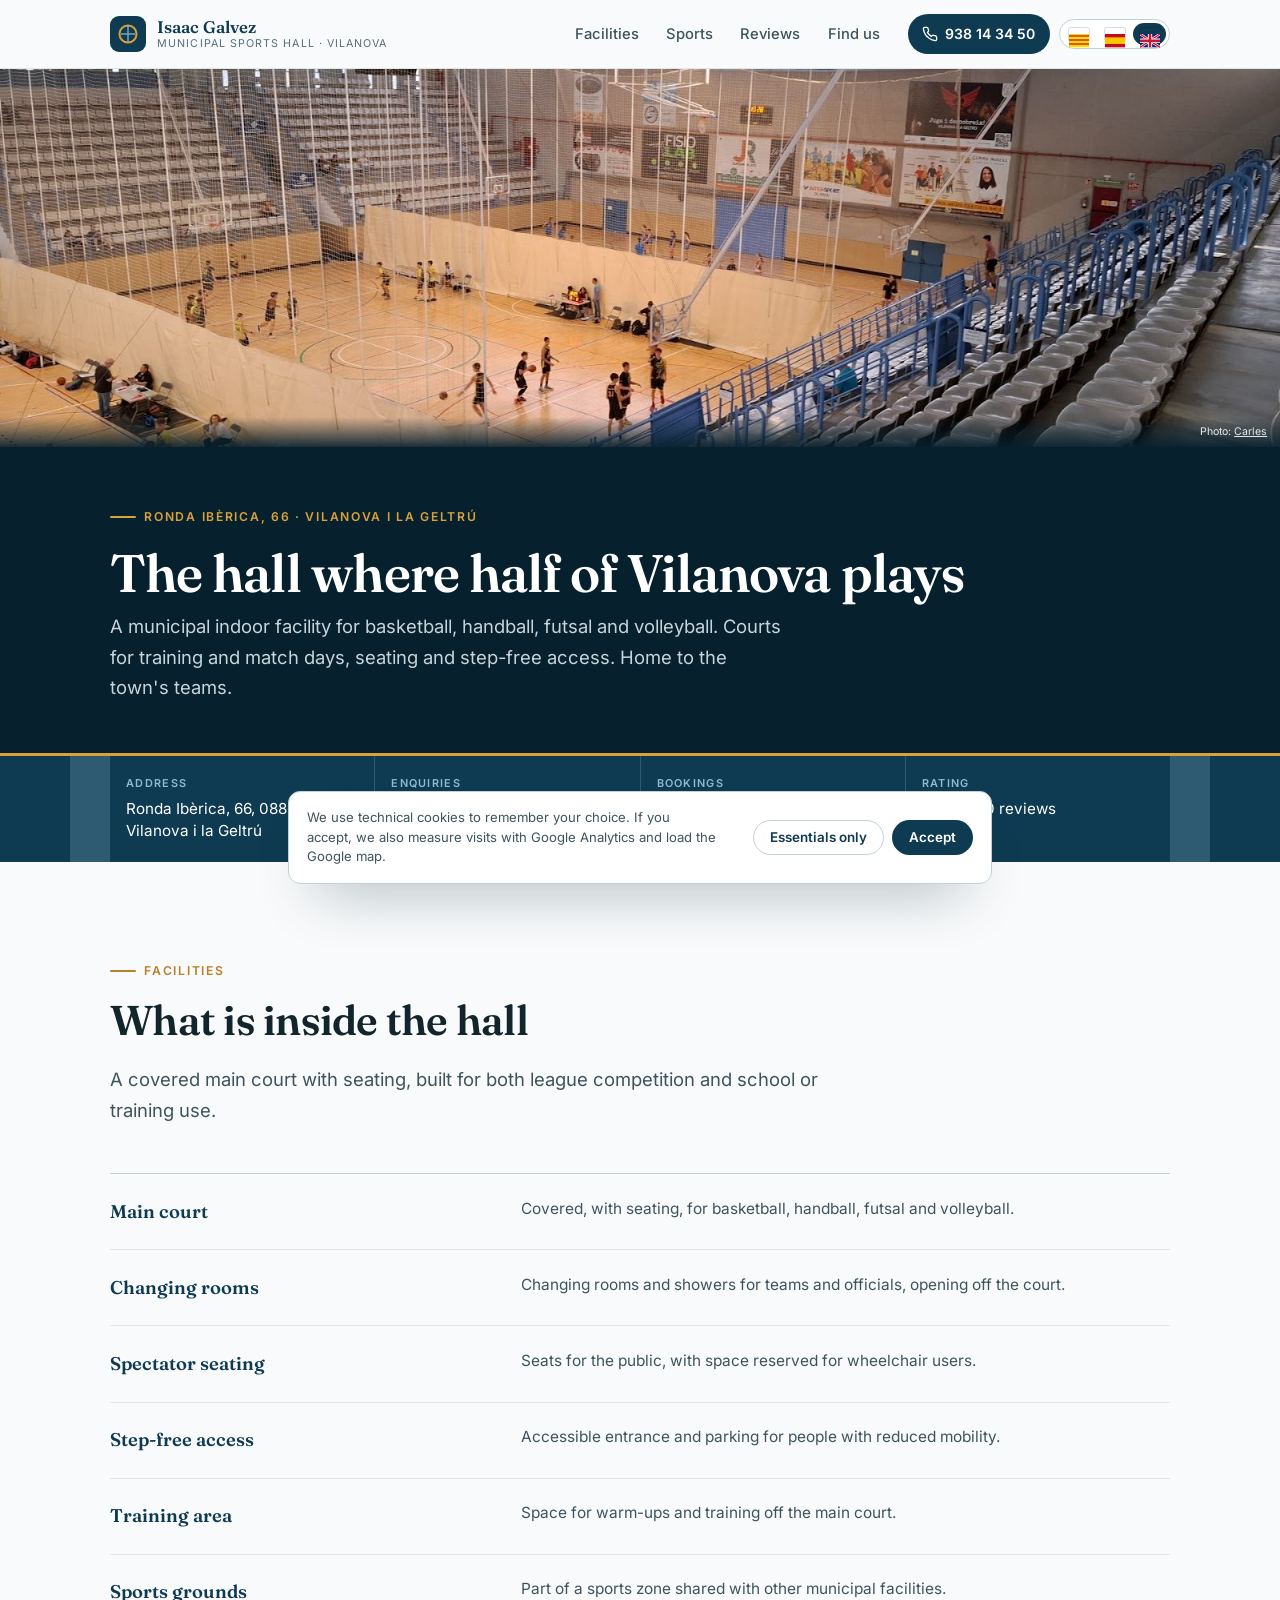
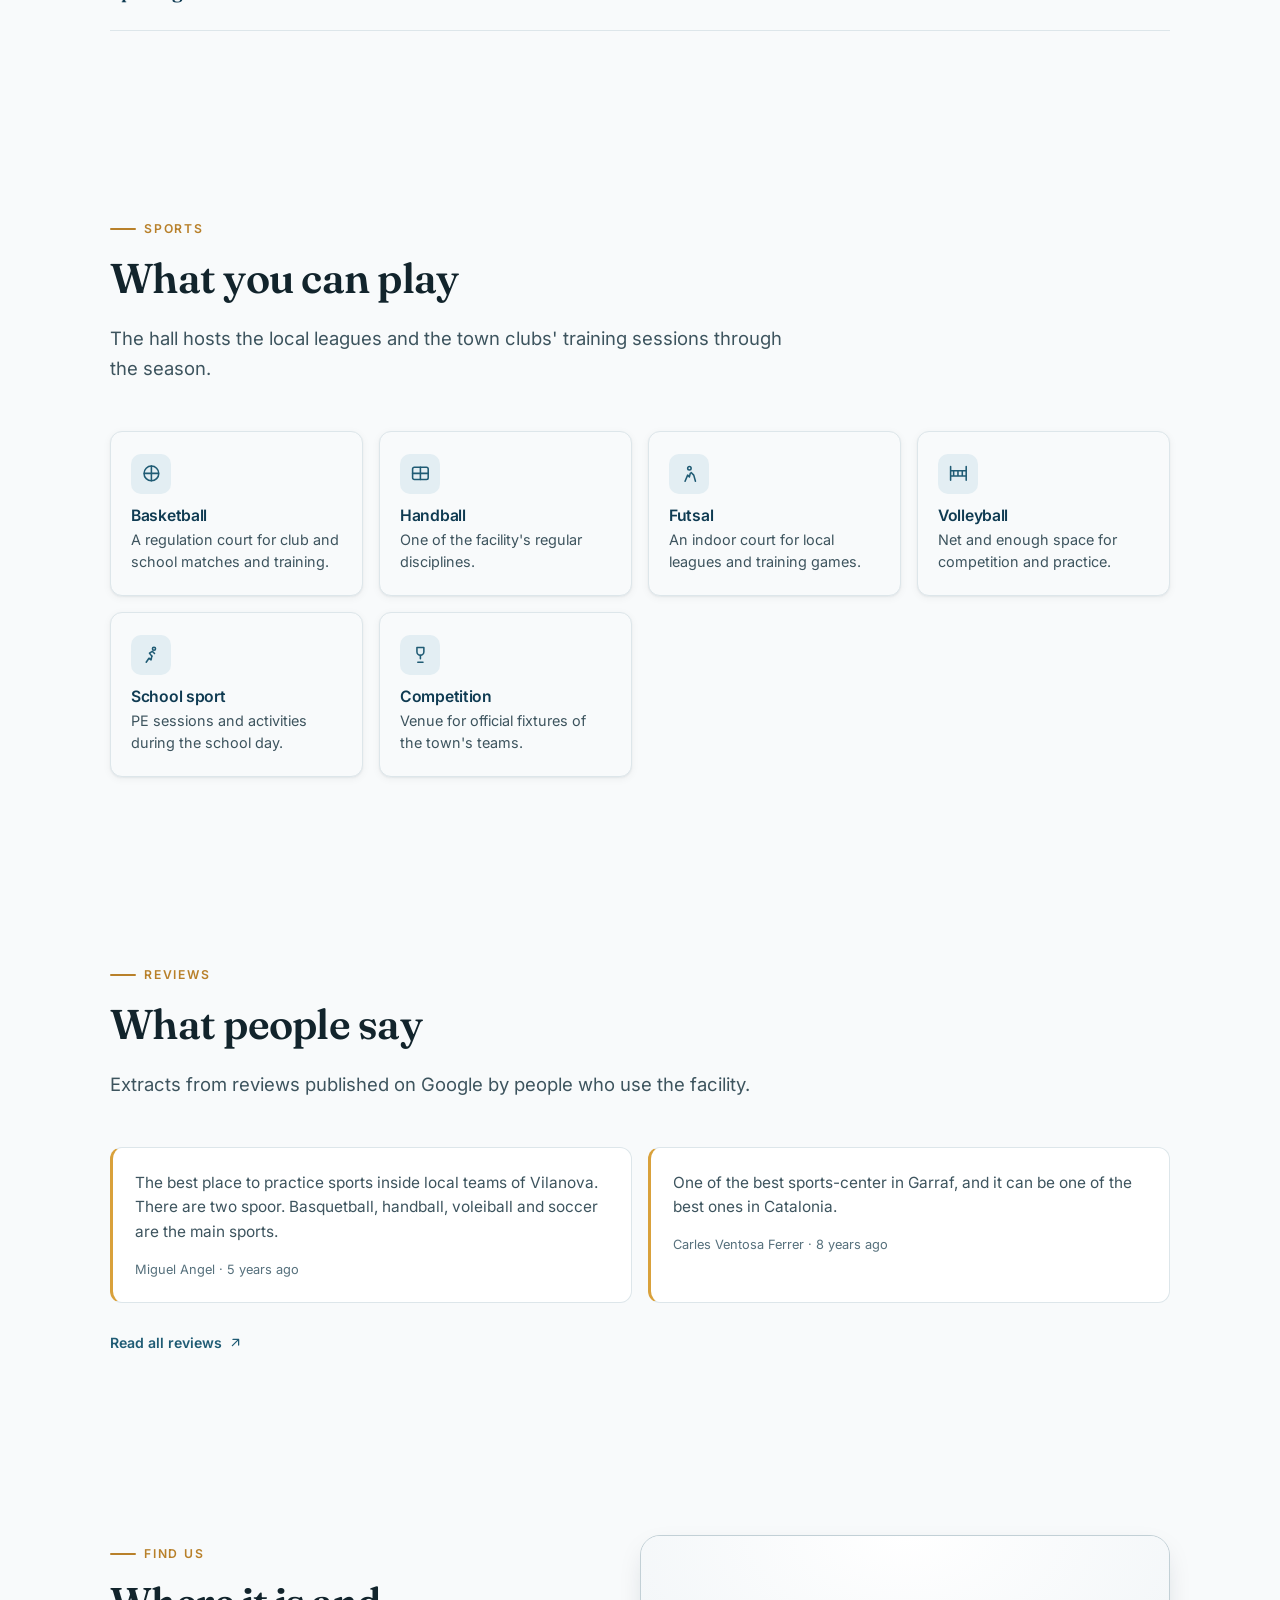
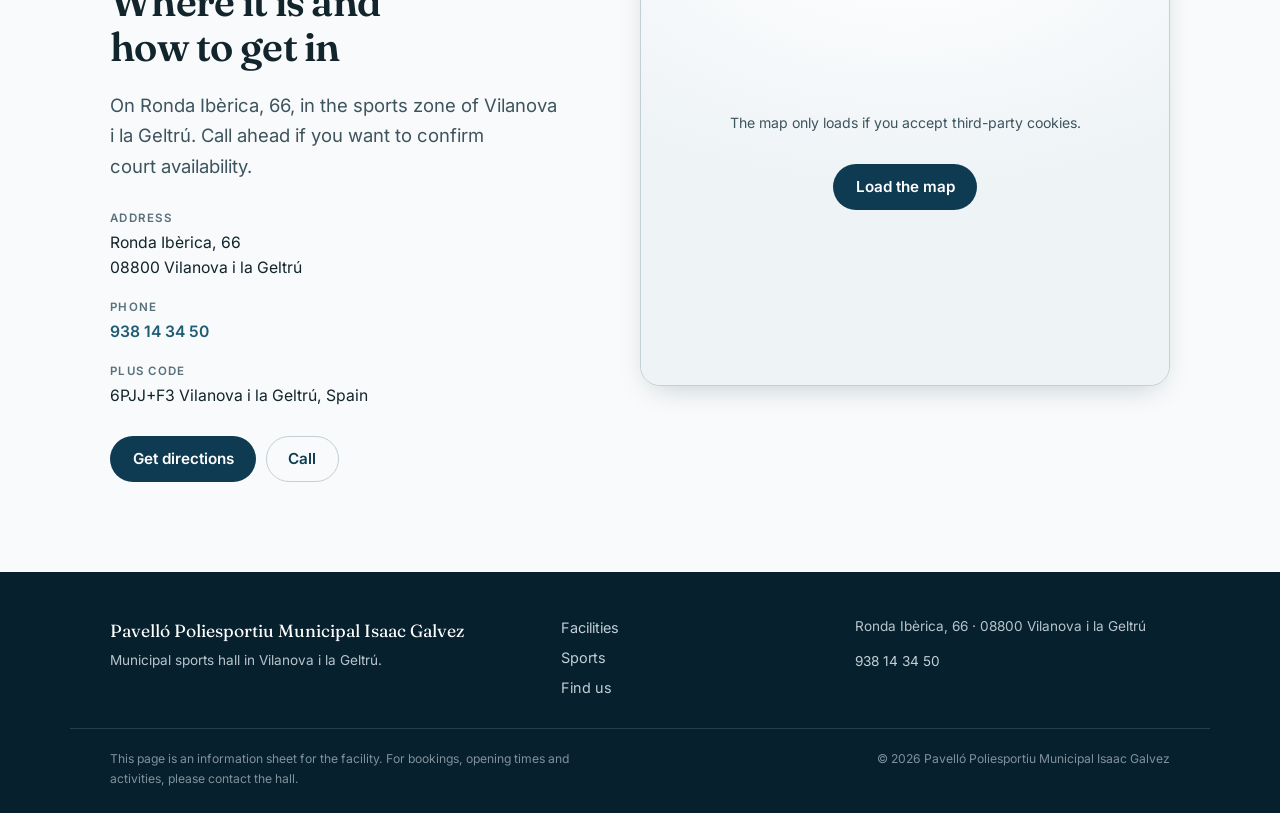
==== en/index.html @ d2d1a7c2 "Name the body sections for this business Anonymous <section class="section"> blocks read as a recolo" ====
<!DOCTYPE html>
<html lang="en" dir="ltr">
<head>
<meta charset="utf-8">
<meta name="viewport" content="width=device-width, initial-scale=1">
<title>Isaac Galvez Pavilion · Municipal sports hall in Vilanova i la Geltrú</title>
<meta name="description" content="Municipal indoor sports hall on Ronda Ibèrica, 66, Vilanova i la Geltrú. Courts for basketball, handball, futsal and volleyball, plus space for training and fixtures. Enquiries: 938 14 34 50.">
<meta name="author" content="Pavelló Poliesportiu Municipal Isaac Galvez">
<meta name="theme-color" content="#0f3b52">
<meta name="robots" content="index, follow">
<link rel="canonical" href="https://pavelloisaacgalvez.vilanovailageltru.info/en/">

<meta property="og:type" content="website">
<meta property="og:site_name" content="Pavelló Poliesportiu Municipal Isaac Galvez">
<meta property="og:title" content="Isaac Galvez Pavilion · Municipal sports hall in Vilanova i la Geltrú">
<meta property="og:description" content="Municipal indoor sports hall on Ronda Ibèrica, 66, Vilanova i la Geltrú. Courts for basketball, handball, futsal and volleyball, plus space for training and fixtures. Enquiries: 938 14 34 50.">
<meta property="og:locale" content="en_GB">
<meta property="og:url" content="https://pavelloisaacgalvez.vilanovailageltru.info/en/">
<meta property="og:image" content="https://pavelloisaacgalvez.vilanovailageltru.info/assets/img/og-image.jpg">
<meta property="og:image:width" content="1200">
<meta property="og:image:height" content="630">
<meta property="og:image:alt" content="Isaac Galvez Municipal Sports Pavilion, Vilanova i la Geltrú">
<meta name="twitter:card" content="summary_large_image">
<meta name="twitter:title" content="Isaac Galvez Pavilion · Municipal sports hall in Vilanova i la Geltrú">
<meta name="twitter:description" content="Municipal indoor sports hall on Ronda Ibèrica, 66, Vilanova i la Geltrú. Courts for basketball, handball, futsal and volleyball, plus space for training and fixtures. Enquiries: 938 14 34 50.">
<meta name="twitter:image" content="https://pavelloisaacgalvez.vilanovailageltru.info/assets/img/og-image.jpg">


<link rel="alternate" hreflang="ca-ES" href="https://pavelloisaacgalvez.vilanovailageltru.info/">

<link rel="alternate" hreflang="es-ES" href="https://pavelloisaacgalvez.vilanovailageltru.info/es/">

<link rel="alternate" hreflang="en-GB" href="https://pavelloisaacgalvez.vilanovailageltru.info/en/">

<link rel="alternate" hreflang="x-default" href="https://pavelloisaacgalvez.vilanovailageltru.info/">


<link rel="icon" href="../assets/img/favicon.svg" type="image/svg+xml">
<link rel="apple-touch-icon" href="../assets/img/apple-touch-icon.png">
<link rel="manifest" href="../site.webmanifest">
<link rel="preload" href="../assets/fonts/fraunces-latin.woff2" as="font" type="font/woff2" crossorigin>
<link rel="preload" href="../assets/fonts/inter-latin.woff2" as="font" type="font/woff2" crossorigin>
<link rel="stylesheet" href="../assets/css/styles.css">

<!-- Google Analytics 4, consent-gated: nothing is fetched from Google until the
     visitor accepts, and storage stays denied by default until then. -->
<script>
  (function () {
    var ID = 'G-71LT2Q093H';
    var KEY = 'cookie-consent-v1';
    var accepted = false;
    try { accepted = localStorage.getItem(KEY) === 'accepted'; } catch (e) {}

    window.dataLayer = window.dataLayer || [];
    window.gtag = function () { window.dataLayer.push(arguments); };
    gtag('js', new Date());

    gtag('consent', 'default', {
      ad_storage: 'denied', ad_user_data: 'denied',
      ad_personalization: 'denied', analytics_storage: 'denied'
    });

    function load() {
      if (window.__gaLoaded) return;
      window.__gaLoaded = true;
      var s = document.createElement('script');
      s.async = true;
      s.src = 'https://www.googletagmanager.com/gtag/js?id=' + ID;
      document.head.appendChild(s);
      gtag('config', ID);
    }

    function grant() {
      load();
      gtag('consent', 'update', {
        ad_storage: 'granted', ad_user_data: 'granted',
        ad_personalization: 'granted', analytics_storage: 'granted'
      });
    }

    window.__analyticsConsent = function (isAccepted) {
      try { localStorage.setItem(KEY, isAccepted ? 'accepted' : 'essential'); } catch (e) {}
      if (isAccepted) grant();
    };

    if (accepted) grant();
  })();
</script>
<script type="application/ld+json">
{
  "@context": "https://schema.org",
  "@type": "SportsActivityLocation",
  "@id": "https://pavelloisaacgalvez.vilanovailageltru.info/#business",
  "name": "Pavelló Poliesportiu Municipal Isaac Galvez",
  "url": "https://pavelloisaacgalvez.vilanovailageltru.info",
  "image": "https://pavelloisaacgalvez.vilanovailageltru.info/assets/img/og-image.jpg",
  "telephone": "+34938143450",
  "address": {
    "@type": "PostalAddress",
    "streetAddress": "Ronda Ibèrica, 66",
    "postalCode": "08800",
    "addressLocality": "Vilanova i la Geltrú",
    "addressRegion": "Barcelona",
    "addressCountry": "ES"
  },
  "geo": {
    "@type": "GeoCoordinates",
    "latitude": 41.231128299999995,
    "longitude": 1.7302001999999999
  },
  "hasMap": "https://maps.google.com/?cid=15196568296949241903&g_mp=Cilnb29nbGUubWFwcy5wbGFjZXMudjEuUGxhY2VzLlNlYXJjaE5lYXJieRACGAQgAA",
  "inLanguage": "en",
  "aggregateRating": {
    "@type": "AggregateRating",
    "ratingValue": 4.1,
    "reviewCount": 800,
    "bestRating": 5,
    "worstRating": 1
  }
}
</script>
</head>
<body>
<a class="skip-link" href="#main">Skip to main content</a>

<header class="site-head">
  <div class="wrap site-head__inner">
    <a class="mark" href="../" aria-label="Pavelló Poliesportiu Municipal Isaac Galvez">
      <svg viewBox="0 0 40 40" width="36" height="36" aria-hidden="true">
        <rect width="40" height="40" rx="10" fill="#0f3b52"/>
        <circle cx="20" cy="20" r="9.5" fill="none" stroke="#d9a13b" stroke-width="2.2"/>
        <path d="M12 20h16M20 10.5v19" stroke="#8fbad0" stroke-width="1.6" opacity=".85"/>
      </svg>
      <span class="mark__text">
        <span class="mark__name">Isaac Galvez</span>
        <span class="mark__sub">Municipal sports hall · Vilanova</span>
      </span>
    </a>

    <nav class="site-nav" id="site-nav" data-open="false" aria-label="Main navigation">
      <a href="#facilities">Facilities</a>
      <a href="#sports">Sports</a>
      <a href="#reviews">Reviews</a>
      <a href="#visit">Find us</a>
    </nav>

    <div class="head-tools">
      <a class="head-phone" href="tel:+34938143450">
        <svg viewBox="0 0 24 24" width="16" height="16" fill="none" stroke="currentColor" stroke-width="2" stroke-linecap="round" stroke-linejoin="round" aria-hidden="true"><path d="M22 16.9v3a2 2 0 0 1-2.2 2 19.8 19.8 0 0 1-8.6-3.1 19.5 19.5 0 0 1-6-6A19.8 19.8 0 0 1 2.1 4.2 2 2 0 0 1 4.1 2h3a2 2 0 0 1 2 1.7c.1.9.4 1.8.7 2.6a2 2 0 0 1-.5 2.1L8.1 9.6a16 16 0 0 0 6 6l1.2-1.2a2 2 0 0 1 2.1-.5c.8.3 1.7.6 2.6.7a2 2 0 0 1 1.7 2.1Z"/></svg>
        938 14 34 50
      </a>
      <nav class="langs" aria-label="Change language">
        
        <a class="langs__link" href="../" hreflang="ca" lang="ca">
          <span class="langs__flag" aria-hidden="true"><svg viewBox="0 0 24 16"><rect width="24" height="16" fill="#fcdd09"/><g fill="#da121a"><rect y="1.6" width="24" height="1.6"/><rect y="6.4" width="24" height="1.6"/><rect y="11.2" width="24" height="1.6"/></g></svg></span>
          <span class="sr-only">Català</span>
        </a>
        
        <a class="langs__link" href="../es/" hreflang="es" lang="es">
          <span class="langs__flag" aria-hidden="true"><svg viewBox="0 0 24 16"><rect width="24" height="16" fill="#c60b1e"/><rect y="4" width="24" height="8" fill="#ffc400"/></svg></span>
          <span class="sr-only">Español</span>
        </a>
        
        <a class="langs__link" href="../en/" hreflang="en" lang="en" aria-current="true">
          <span class="langs__flag" aria-hidden="true"><svg viewBox="0 0 24 16"><rect width="24" height="16" fill="#00247d"/><path d="M0 0 24 16M24 0 0 16" stroke="#fff" stroke-width="3.2"/><path d="M0 0 24 16M24 0 0 16" stroke="#cf142b" stroke-width="1.6"/><path d="M12 0v16M0 8h24" stroke="#fff" stroke-width="5.2"/><path d="M12 0v16M0 8h24" stroke="#cf142b" stroke-width="3"/></svg></span>
          <span class="sr-only">English</span>
        </a>
        
      </nav>
      <button class="nav-toggle" type="button" aria-expanded="false" aria-controls="site-nav" aria-label="Open navigation menu">
        <svg viewBox="0 0 24 24" width="22" height="22" fill="none" stroke="currentColor" stroke-width="2" stroke-linecap="round" aria-hidden="true"><path d="M4 7h16M4 12h16M4 17h16"/></svg>
      </button>
    </div>
  </div>
</header>

<main id="main">

  <!-- HERO: a public facility, so the photo is the whole masthead and the two facts
       that matter (where, and when can I book) sit directly under it. -->
  <section class="masthead" aria-labelledby="masthead-title">
    
    <figure class="masthead__photo">
      <img src="../assets/img/hero-photo.jpg" alt="photo of the sports hall" width="1600" height="1200" fetchpriority="high" decoding="async">
      
      <figcaption data-photo-credit>Photo: <a href="https://maps.google.com/maps/contrib/104892220434353843650" target="_blank" rel="noopener nofollow">Carles</a></figcaption>
      
    </figure>
    
    <div class="wrap masthead__body">
      <p class="kicker">Ronda Ibèrica, 66 · Vilanova i la Geltrú</p>
      <h1 id="masthead-title">The hall where half of Vilanova plays</h1>
      <p class="masthead__lede">A municipal indoor facility for basketball, handball, futsal and volleyball. Courts for training and match days, seating and step-free access. Home to the town&#39;s teams.</p>
    </div>
  </section>

  <!-- AT A GLANCE: the operational facts a visitor needs before anything else. -->
  <section class="strip" aria-label="The hall at a glance">
    <div class="wrap strip__grid">
      <div class="strip__item">
        <span class="strip__label">Address</span>
        <span class="strip__value">Ronda Ibèrica, 66, 08800 Vilanova i la Geltrú</span>
      </div>
      <div class="strip__item">
        <span class="strip__label">Enquiries</span>
        <span class="strip__value"><a href="tel:+34938143450">938 14 34 50</a></span>
      </div>
      <div class="strip__item">
        <span class="strip__label">Bookings</span>
        <span class="strip__value">By phone, subject to court availability</span>
      </div>
      <div class="strip__item">
        <span class="strip__label">Rating</span>
        <span class="strip__value">4.1/5 · 800 reviews</span>
      </div>
    </div>
  </section>

  <section class="section facilities" id="facilities" aria-labelledby="facilities-title">
    <div class="wrap">
      <div class="section__head reveal">
        <p class="kicker">Facilities</p>
        <h2 id="facilities-title">What is inside the hall</h2>
        <p class="lead">A covered main court with seating, built for both league competition and school or training use.</p>
      </div>

      <!-- Facilities as a definition list: each space with what it is used for.
           Not cards — a facility page reads like a spec sheet. -->
      <dl class="speclist">
        
        <div class="speclist__row reveal">
          <dt>Main court</dt>
          <dd>Covered, with seating, for basketball, handball, futsal and volleyball.</dd>
        </div>
        
        <div class="speclist__row reveal">
          <dt>Changing rooms</dt>
          <dd>Changing rooms and showers for teams and officials, opening off the court.</dd>
        </div>
        
        <div class="speclist__row reveal">
          <dt>Spectator seating</dt>
          <dd>Seats for the public, with space reserved for wheelchair users.</dd>
        </div>
        
        <div class="speclist__row reveal">
          <dt>Step-free access</dt>
          <dd>Accessible entrance and parking for people with reduced mobility.</dd>
        </div>
        
        <div class="speclist__row reveal">
          <dt>Training area</dt>
          <dd>Space for warm-ups and training off the main court.</dd>
        </div>
        
        <div class="speclist__row reveal">
          <dt>Sports grounds</dt>
          <dd>Part of a sports zone shared with other municipal facilities.</dd>
        </div>
        
      </dl>
    </div>
  </section>

  <section class="section sports" id="sports" aria-labelledby="sports-title">
    <div class="wrap">
      <div class="section__head reveal">
        <p class="kicker">Sports</p>
        <h2 id="sports-title">What you can play</h2>
        <p class="lead">The hall hosts the local leagues and the town clubs&#39; training sessions through the season.</p>
      </div>

      <ul class="sportgrid">
        
        <li class="sport reveal">
          <span class="sport__icon" aria-hidden="true"><svg viewBox="0 0 24 24" fill="none" stroke="currentColor" stroke-width="1.8" stroke-linecap="round" stroke-linejoin="round" aria-hidden="true"><circle cx="12" cy="12" r="8.5"/><path d="M4 12h16M12 3.5v17"/></svg></span>
          <h3>Basketball</h3>
          <p>A regulation court for club and school matches and training.</p>
        </li>
        
        <li class="sport reveal">
          <span class="sport__icon" aria-hidden="true"><svg viewBox="0 0 24 24" fill="none" stroke="currentColor" stroke-width="1.8" stroke-linecap="round" stroke-linejoin="round" aria-hidden="true"><rect x="3" y="5" width="18" height="14" rx="2"/><path d="M12 5v14M3 12h18"/></svg></span>
          <h3>Handball</h3>
          <p>One of the facility&#39;s regular disciplines.</p>
        </li>
        
        <li class="sport reveal">
          <span class="sport__icon" aria-hidden="true"><svg viewBox="0 0 24 24" fill="none" stroke="currentColor" stroke-width="1.8" stroke-linecap="round" stroke-linejoin="round" aria-hidden="true"><circle cx="12" cy="6" r="2"/><path d="M7 21l3-7 2 2 1-4"/><path d="M14 11l3 3 2 7"/></svg></span>
          <h3>Futsal</h3>
          <p>An indoor court for local leagues and training games.</p>
        </li>
        
        <li class="sport reveal">
          <span class="sport__icon" aria-hidden="true"><svg viewBox="0 0 24 24" fill="none" stroke="currentColor" stroke-width="1.8" stroke-linecap="round" stroke-linejoin="round" aria-hidden="true"><path d="M3 4v16M21 4v16M3 9h18M3 15h18M6.5 9v6M11.5 9v6M16.5 9v6"/></svg></span>
          <h3>Volleyball</h3>
          <p>Net and enough space for competition and practice.</p>
        </li>
        
        <li class="sport reveal">
          <span class="sport__icon" aria-hidden="true"><svg viewBox="0 0 24 24" fill="none" stroke="currentColor" stroke-width="1.8" stroke-linecap="round" stroke-linejoin="round" aria-hidden="true"><circle cx="15" cy="5.5" r="1.8"/><path d="M6 21l3.2-4.6 2.4 1.9.9-4.3"/><path d="M12.5 14 9.8 10.6 13 8.4l2.6 2.6"/></svg></span>
          <h3>School sport</h3>
          <p>PE sessions and activities during the school day.</p>
        </li>
        
        <li class="sport reveal">
          <span class="sport__icon" aria-hidden="true"><svg viewBox="0 0 24 24" fill="none" stroke="currentColor" stroke-width="1.8" stroke-linecap="round" stroke-linejoin="round" aria-hidden="true"><path d="M8 4h8v5a4 4 0 0 1-8 0Z"/><path d="M12 13v4M9 21h6"/></svg></span>
          <h3>Competition</h3>
          <p>Venue for official fixtures of the town&#39;s teams.</p>
        </li>
        
      </ul>
    </div>
  </section>

  <section class="section guestvoices" id="reviews" aria-labelledby="reviews-title">
    <div class="wrap">
      <div class="section__head reveal">
        <p class="kicker">Reviews</p>
        <h2 id="reviews-title">What people say</h2>
        <p class="lead">Extracts from reviews published on Google by people who use the facility.</p>
      </div>
      <div class="quotes">
        
        <figure class="quote reveal">
          <blockquote><p>The best place to practice sports inside local teams of Vilanova. There are two spoor. Basquetball, handball, voleiball and soccer are the main sports.</p></blockquote>
          <figcaption>Miguel Angel · 5 years ago</figcaption>
        </figure>
        
        <figure class="quote reveal">
          <blockquote><p>One of the best sports-center in Garraf, and it can be one of the best ones in Catalonia.</p></blockquote>
          <figcaption>Carles Ventosa Ferrer · 8 years ago</figcaption>
        </figure>
        
      </div>
      <a class="morelink" href="https://www.google.com/maps/place//data=!4m4!3m3!1s0x12a3871e90bca39d:0xd2e50e59e89f582f!9m1!1b1?g_mp=Cilnb29nbGUubWFwcy5wbGFjZXMudjEuUGxhY2VzLlNlYXJjaE5lYXJieRACGAQgAA" target="_blank" rel="noopener">
        Read all reviews
        <svg viewBox="0 0 24 24" width="15" height="15" fill="none" stroke="currentColor" stroke-width="2" stroke-linecap="round" stroke-linejoin="round" aria-hidden="true"><path d="M7 17 17 7M8 7h9v9"/></svg>
      </a>
    </div>
  </section>

  <section class="section location" id="visit" aria-labelledby="visit-title">
    <div class="wrap visit">
      <div class="visit__text reveal">
        <p class="kicker">Find us</p>
        <h2 id="visit-title">Where it is and how to get in</h2>
        <p class="lead">On Ronda Ibèrica, 66, in the sports zone of Vilanova i la Geltrú. Call ahead if you want to confirm court availability.</p>

        <dl class="visitlist">
          <div>
            <dt>Address</dt>
            <dd>Ronda Ibèrica, 66<br>08800 Vilanova i la Geltrú</dd>
          </div>
          <div>
            <dt>Phone</dt>
            <dd><a href="tel:+34938143450">938 14 34 50</a></dd>
          </div>
          <div>
            <dt>Plus Code</dt>
            <dd>6PJJ+F3 Vilanova i la Geltrú, Spain</dd>
          </div>
        </dl>

        <div class="visit__actions">
          <a class="btn btn--solid" href="https://www.google.com/maps/dir/?api=1&amp;destination=41.231128299999995,1.7302001999999999" target="_blank" rel="noopener">Get directions</a>
          <a class="btn btn--outline" href="tel:+34938143450">Call</a>
        </div>
      </div>

      <div class="mapshell" id="map-shell" data-map-loaded="false">
        <div class="mapgate">
          <p>The map only loads if you accept third-party cookies.</p>
          <button class="btn btn--solid" type="button" data-map-load>Load the map</button>
        </div>
        <template id="map-template">
          <iframe title="Map showing the location of the Isaac Galvez Pavilion" src="https://www.google.com/maps?q=41.231128299999995,1.7302001999999999&amp;hl=en&amp;z=16&amp;output=embed" width="600" height="480" loading="lazy" referrerpolicy="no-referrer-when-downgrade" allowfullscreen></iframe>
        </template>
      </div>
    </div>
  </section>

</main>

<footer class="site-foot">
  <div class="wrap site-foot__inner">
    <div>
      <p class="site-foot__name">Pavelló Poliesportiu Municipal Isaac Galvez</p>
      <p class="site-foot__meta">Municipal sports hall in Vilanova i la Geltrú.</p>
    </div>
    <nav aria-label="Navigation">
      <ul>
        <li><a href="#facilities">Facilities</a></li>
        <li><a href="#sports">Sports</a></li>
        <li><a href="#visit">Find us</a></li>
      </ul>
    </nav>
    <div>
      <p class="site-foot__meta">Ronda Ibèrica, 66 · 08800 Vilanova i la Geltrú</p>
      <p class="site-foot__meta"><a href="tel:+34938143450">938 14 34 50</a></p>
    </div>
  </div>
  <div class="wrap site-foot__legal">
    <p>This page is an information sheet for the facility. For bookings, opening times and activities, please contact the hall.</p>
    <p>© <span id="year">2026</span> Pavelló Poliesportiu Municipal Isaac Galvez</p>
  </div>
</footer>

<div class="cookies" id="cookiebar" role="region" aria-label="More information" data-visible="false">
  <p>We use technical cookies to remember your choice. If you accept, we also measure visits with Google Analytics and load the Google map.</p>
  <div class="cookies__actions">
    <button class="btn btn--outline btn--sm" type="button" data-cookie="essential">Essentials only</button>
    <button class="btn btn--solid btn--sm" type="button" data-cookie="accept">Accept</button>
  </div>
</div>

<script src="../assets/js/main.js" defer></script>
</body>
</html>
---- assets/css/styles.css ----
/* ============================================================
   Pavelló Isaac Galvez — municipal sports pavilion
   Written for this structure: masthead photo, fact strip,
   spec-list facilities, sport grid. No restaurant components.
   ============================================================ */

@font-face {
  font-family: "Fraunces";
  font-style: normal;
  font-weight: 400 700;
  font-display: swap;
  src: url("../fonts/fraunces-latin.woff2") format("woff2");
  unicode-range: U+0000-00FF, U+0131, U+0152-0153, U+02BB-02BC, U+02C6, U+02DA,
    U+02DC, U+2000-206F, U+2074, U+20AC, U+2122, U+2191, U+2193, U+2212, U+2215, U+FEFF, U+FFFD;
}
@font-face {
  font-family: "Fraunces";
  font-style: normal;
  font-weight: 400 700;
  font-display: swap;
  src: url("../fonts/fraunces-latin-ext.woff2") format("woff2");
  unicode-range: U+0100-02BA, U+02BD-02C5, U+02C7-02CC, U+02CE-02D7, U+02DD-02FF, U+0304,
    U+0308, U+0329, U+1D00-1DBF, U+1E00-1E9F, U+1EF2-1EFF, U+2020, U+20A0-20AB, U+20AD-20C0,
    U+2113, U+2C60-2C7F, U+A720-A7FF;
}
@font-face {
  font-family: "Inter";
  font-style: normal;
  font-weight: 400 600;
  font-display: swap;
  src: url("../fonts/inter-latin.woff2") format("woff2");
  unicode-range: U+0000-00FF, U+0131, U+0152-0153, U+02BB-02BC, U+02C6, U+02DA, U+02DC,
    U+2000-206F, U+2074, U+20AC, U+2122, U+2191, U+2193, U+2212, U+2215, U+FEFF, U+FFFD;
}
@font-face {
  font-family: "Inter";
  font-style: normal;
  font-weight: 400 600;
  font-display: swap;
  src: url("../fonts/inter-latin-ext.woff2") format("woff2");
  unicode-range: U+0100-02BA, U+02BD-02C5, U+02C7-02CC, U+02CE-02D7, U+02DD-02FF, U+0304,
    U+0308, U+0329, U+1D00-1DBF, U+1E00-1E9F, U+1EF2-1EFF, U+2020, U+20A0-20AB, U+20AD-20C0,
    U+2113, U+2C60-2C7F, U+A720-A7FF;
}

:root {
  /* Civic navy and a single warm accent: a municipal sports hall, not a gym brand. */
  --navy-950: #06202e;
  --navy-900: #0f3b52;
  --navy-800: #17495f;
  --navy-700: #1f5b74;
  --navy-500: #3d8298;
  --navy-300: #8fbad0;
  --navy-100: #e3eef3;

  --paper-50: #f8fafb;
  --paper-100: #eef3f6;
  --paper-200: #dde6ea;
  --paper-300: #c2d0d6;

  --accent-600: #b8802a;
  --accent-500: #d9a13b;
  --accent-100: #fbf1de;

  --ink: #12242c;
  --ink-soft: #3d545e;
  --ink-mute: #56707c;

  --radius-sm: 6px;
  --radius: 12px;
  --radius-lg: 20px;
  --shadow-sm: 0 1px 2px rgba(6, 32, 46, .06), 0 2px 8px rgba(6, 32, 46, .05);
  --shadow: 0 10px 30px -12px rgba(6, 32, 46, .25);
  --shadow-lg: 0 30px 60px -30px rgba(6, 32, 46, .42);

  /* Layout tokens: these are not decoration. Losing them makes every section
     render flush to the viewport edge. */
  --wrap: 1140px;
  --pad: clamp(1.125rem, 4vw, 2.5rem);
  --section-y: clamp(3.5rem, 7vw, 6rem);

  --font-display: "Fraunces", Georgia, "Times New Roman", serif;
  --font-sans: "Inter", -apple-system, BlinkMacSystemFont, "Segoe UI", Roboto, Helvetica, Arial, sans-serif;

  color-scheme: light;
}

*, *::before, *::after { box-sizing: border-box; }
html { -webkit-text-size-adjust: 100%; scroll-behavior: smooth; scroll-padding-top: 5rem; }
body {
  margin: 0;
  background: var(--paper-50);
  color: var(--ink);
  font-family: var(--font-sans);
  font-size: 1.0625rem;
  line-height: 1.65;
  -webkit-font-smoothing: antialiased;
  overflow-x: hidden;
}
img, svg, iframe { max-width: 100%; }
img { height: auto; display: block; }
h1, h2, h3 {
  font-family: var(--font-display);
  font-weight: 600;
  line-height: 1.12;
  letter-spacing: -.018em;
  margin: 0 0 .5em;
  text-wrap: balance;
}
p { margin: 0 0 1em; text-wrap: pretty; }
p:last-child { margin-bottom: 0; }
a { color: var(--navy-700); }
a:hover { color: var(--accent-600); }
ul, ol { margin: 0; padding: 0; list-style: none; }
:where(a, button, summary, input):focus-visible { outline: 3px solid var(--navy-500); outline-offset: 3px; border-radius: 4px; }
::selection { background: var(--navy-300); color: var(--navy-950); }

.wrap { width: 100%; max-width: var(--wrap); margin-inline: auto; padding-inline: var(--pad); }
.section { padding-block: var(--section-y); }
.section--tint { background: var(--paper-100); }

.sr-only {
  position: absolute; width: 1px; height: 1px; padding: 0; margin: -1px;
  overflow: hidden; clip: rect(0 0 0 0); white-space: nowrap; border: 0;
}
.skip-link {
  position: absolute; left: -9999px; top: 0; z-index: 100;
  background: var(--navy-900); color: #fff; padding: .75rem 1.25rem;
  border-radius: 0 0 var(--radius-sm) 0; text-decoration: none;
}
.skip-link:focus { left: 0; }

/* ---------- typography helpers ---------- */
.kicker {
  display: inline-flex; align-items: center; gap: .55rem;
  font-size: .76rem; font-weight: 600; letter-spacing: .14em;
  text-transform: uppercase; color: var(--accent-600); margin: 0 0 1rem;
}
.kicker::before { content: ""; width: 1.6rem; height: 2px; background: currentColor; border-radius: 2px; }
.section--tint .kicker { color: var(--accent-600); }
.lead { font-size: clamp(1.02rem, .97rem + .3vw, 1.15rem); color: var(--ink-soft); max-width: 60ch; }
.section__head { max-width: 46rem; margin-bottom: clamp(2rem, 4vw, 3rem); }
.section__head h2 { font-size: clamp(1.7rem, 1.15rem + 2.1vw, 2.6rem); }

/* ---------- header ---------- */
.site-head {
  position: sticky; top: 0; z-index: 50;
  background: rgba(248, 250, 251, .94);
  backdrop-filter: blur(12px);
  border-bottom: 1px solid var(--paper-200);
}
.site-head__inner { display: flex; align-items: center; gap: 1rem; min-height: 4.25rem; }
.mark { display: inline-flex; align-items: center; gap: .7rem; text-decoration: none; color: var(--navy-900); margin-right: auto; min-width: 0; }
.mark:hover { color: var(--navy-900); }
.mark svg { flex: none; }
.mark__text { display: flex; flex-direction: column; line-height: 1.15; min-width: 0; }
.mark__name { font-family: var(--font-display); font-size: 1.05rem; font-weight: 600; white-space: nowrap; }
.mark__sub { font-size: .67rem; letter-spacing: .1em; text-transform: uppercase; color: var(--ink-mute); white-space: nowrap; }

.site-nav { display: flex; gap: .2rem; }
.site-nav a {
  display: block; padding: .5rem .75rem; border-radius: 999px;
  text-decoration: none; color: var(--ink-soft); font-size: .92rem; font-weight: 500; white-space: nowrap;
}
.site-nav a:hover { background: var(--paper-100); color: var(--navy-900); }

.head-tools { display: flex; align-items: center; gap: .6rem; }
.head-phone {
  display: inline-flex; align-items: center; gap: .45rem;
  padding: .5rem .9rem; border-radius: 999px;
  background: var(--navy-900); color: #fff;
  text-decoration: none; font-size: .88rem; font-weight: 600; white-space: nowrap;
}
.head-phone:hover { background: var(--navy-800); color: #fff; }
.head-phone svg { flex: none; }

.langs { display: flex; align-items: center; gap: .15rem; padding: .18rem; border: 1px solid var(--paper-300); border-radius: 999px; background: #fff; }
.langs__link { display: inline-flex; align-items: center; padding: .3rem .4rem; border-radius: 999px; text-decoration: none; }
.langs__link:hover { background: var(--paper-100); }
.langs__link[aria-current="true"] { background: var(--navy-900); }
.langs__flag { width: 20px; height: 13px; border-radius: 2px; display: block; box-shadow: 0 0 0 1px rgba(6,32,46,.15); }
.nav-toggle {
  display: none; align-items: center; justify-content: center;
  width: 2.6rem; height: 2.6rem; border: 1px solid var(--paper-300); border-radius: var(--radius-sm);
  background: transparent; color: var(--navy-900); cursor: pointer;
}
.nav-toggle:hover { background: var(--paper-100); }

/* ---------- buttons ---------- */
.btn {
  display: inline-flex; align-items: center; justify-content: center; gap: .5rem;
  padding: .8rem 1.35rem; border-radius: 999px; border: 1.5px solid transparent;
  font-family: var(--font-sans); font-size: .95rem; font-weight: 600; line-height: 1.2;
  text-decoration: none; cursor: pointer;
  transition: background-color .18s ease, color .18s ease, border-color .18s ease, transform .18s ease;
}
.btn:hover { transform: translateY(-1px); }
.btn--solid { background: var(--navy-900); color: #fff; }
.btn--solid:hover { background: var(--navy-800); color: #fff; }
.btn--outline { background: transparent; border-color: var(--paper-300); color: var(--navy-900); }
.btn--outline:hover { background: #fff; border-color: var(--navy-300); color: var(--navy-900); }
.btn--sm { padding: .5rem 1rem; font-size: .84rem; }

/* ---------- masthead ---------- */
.masthead { background: var(--navy-950); color: var(--paper-50); }
.masthead__photo { margin: 0; position: relative; }
.masthead__photo img {
  width: 100%;
  height: clamp(15rem, 42vh, 30rem);
  object-fit: cover;
  object-position: center 55%;
  display: block;
}
.masthead__photo figcaption {
  position: absolute; inset: auto 0 0 0;
  padding: .4rem .8rem;
  font-size: .66rem;
  text-align: right;
  color: rgba(248, 250, 251, .9);
  background: linear-gradient(to top, rgba(6, 32, 46, .9), rgba(6, 32, 46, 0));
}
.masthead__photo figcaption a { color: inherit; text-decoration: underline; }
.masthead__body { padding-block: clamp(2rem, 4vw, 3.25rem); }
.masthead__body .kicker { color: var(--accent-500); }
.masthead h1 {
  font-size: clamp(1.9rem, 1.2rem + 3.1vw, 3.3rem);
  color: #fff;
  max-width: 26ch;
  margin-bottom: .55rem;
}
.masthead__lede { font-size: clamp(1rem, .96rem + .35vw, 1.15rem); color: rgba(227, 238, 243, .88); max-width: 58ch; }

/* ---------- fact strip ---------- */
.strip { background: var(--navy-900); color: var(--paper-50); border-top: 3px solid var(--accent-500); }
.strip__grid {
  display: grid;
  grid-template-columns: repeat(4, minmax(0, 1fr));
  gap: 1px;
  background: rgba(143, 186, 208, .25);
}
.strip__item { background: var(--navy-900); padding: 1.15rem 1rem 1.25rem; }
.strip__label {
  display: block; font-size: .68rem; font-weight: 600; letter-spacing: .12em;
  text-transform: uppercase; color: var(--navy-300); margin-bottom: .35rem;
}
.strip__value { display: block; font-size: .95rem; line-height: 1.45; color: #fff; }
.strip__value a { color: #fff; text-decoration: underline; text-decoration-color: rgba(217, 161, 59, .8); text-underline-offset: 3px; }
.strip__value a:hover { color: var(--accent-500); }

/* ---------- facilities spec list ---------- */
.speclist { margin: 0; border-top: 1px solid var(--paper-300); }
.speclist__row {
  display: grid;
  grid-template-columns: minmax(0, 4fr) minmax(0, 7fr);
  gap: 1.5rem 2.5rem;
  align-items: start;
  padding: 1.4rem 0;
  border-bottom: 1px solid var(--paper-200);
}
.speclist dt {
  font-family: var(--font-display);
  font-size: 1.15rem;
  font-weight: 600;
  color: var(--navy-900);
}
.speclist dd { margin: 0; color: var(--ink-soft); font-size: .96rem; line-height: 1.6; }

/* ---------- sports grid ---------- */
.sportgrid {
  display: grid;
  grid-template-columns: repeat(auto-fit, minmax(min(100%, 15rem), 1fr));
  gap: 1rem;
}
.sport {
  background: var(--paper-50);
  border: 1px solid var(--paper-200);
  border-radius: var(--radius);
  padding: 1.35rem 1.25rem;
  box-shadow: var(--shadow-sm);
}
.sport__icon {
  display: grid; place-items: center;
  width: 2.5rem; height: 2.5rem; border-radius: 10px;
  background: var(--navy-100); color: var(--navy-700); margin-bottom: .8rem;
}
.sport__icon svg { width: 1.3rem; height: 1.3rem; }
.sport h3 { font-family: var(--font-sans); font-size: .98rem; font-weight: 600; margin: 0 0 .3rem; color: var(--navy-900); }
.sport p { margin: 0; font-size: .9rem; color: var(--ink-soft); line-height: 1.55; }

/* ---------- reviews ---------- */
.quotes {
  display: grid;
  grid-template-columns: repeat(auto-fit, minmax(min(100%, 17rem), 1fr));
  gap: 1rem;
}
.quote {
  margin: 0;
  background: #fff;
  border: 1px solid var(--paper-200);
  border-left: 3px solid var(--accent-500);
  border-radius: var(--radius);
  padding: 1.4rem 1.35rem;
}
.quote blockquote { margin: 0 0 .9rem; }
.quote blockquote p { font-size: .96rem; line-height: 1.6; color: var(--ink-soft); }
.quote figcaption { font-size: .8rem; color: var(--ink-mute); }
.morelink {
  display: inline-flex; align-items: center; gap: .4rem;
  margin-top: 1.75rem; font-weight: 600; font-size: .88rem;
  color: var(--navy-700); text-decoration: none;
}
.morelink:hover { text-decoration: underline; }

/* ---------- visit ---------- */
.visit {
  display: grid;
  grid-template-columns: minmax(0, .95fr) minmax(0, 1.05fr);
  gap: clamp(1.75rem, 4vw, 3.5rem);
  align-items: start;
}
.visit h2 { font-size: clamp(1.7rem, 1.15rem + 2.1vw, 2.5rem); }
.visitlist { display: grid; gap: 1.1rem; margin: 1.75rem 0; }
.visitlist dt {
  font-size: .72rem; font-weight: 600; letter-spacing: .11em; text-transform: uppercase;
  color: var(--ink-mute); margin-bottom: .2rem;
}
.visitlist dd { margin: 0; font-size: .98rem; line-height: 1.55; color: var(--ink); }
.visitlist dd a { color: var(--navy-700); font-weight: 600; text-decoration: none; }
.visitlist dd a:hover { text-decoration: underline; }
.visit__actions { display: flex; flex-wrap: wrap; gap: .6rem; }

.mapshell {
  position: relative;
  min-height: 24rem;
  aspect-ratio: 4 / 3.4;
  border-radius: var(--radius-lg);
  overflow: hidden;
  border: 1px solid var(--paper-300);
  box-shadow: var(--shadow);
  background: var(--paper-100);
}
.mapshell iframe { display: block; width: 100%; height: 100%; border: 0; }
.mapgate {
  position: absolute; inset: 0;
  display: grid; place-content: center; justify-items: center; gap: 1rem;
  text-align: center; padding: 2rem 1.5rem;
  background: radial-gradient(120% 80% at 50% 0%, #fff, var(--paper-100) 70%);
}
.mapgate p { font-size: .88rem; color: var(--ink-soft); max-width: 24rem; }
[data-map-loaded="true"] .mapgate { display: none; }

/* ---------- footer ---------- */
.site-foot { background: var(--navy-950); color: rgba(227, 238, 243, .8); padding-block: 2.75rem 1.5rem; font-size: .9rem; }
.site-foot__inner {
  display: grid;
  grid-template-columns: minmax(0, 1.6fr) minmax(0, 1fr) minmax(0, 1.2fr);
  gap: 2rem;
  padding-bottom: 1.75rem;
  border-bottom: 1px solid rgba(143, 186, 208, .2);
}
.site-foot__name { font-family: var(--font-display); font-size: 1.1rem; color: #fff; margin-bottom: .35rem; }
.site-foot__meta { font-size: .85rem; line-height: 1.6; }
.site-foot a { color: rgba(227, 238, 243, .85); text-decoration: none; }
.site-foot a:hover { color: #fff; text-decoration: underline; }
.site-foot nav ul { display: grid; gap: .4rem; }
.site-foot__legal {
  display: flex; flex-wrap: wrap; gap: 1rem; justify-content: space-between;
  padding-top: 1.25rem; font-size: .76rem; color: rgba(227, 238, 243, .55);
}
.site-foot__legal p { margin: 0; max-width: 62ch; }

/* ---------- cookie bar ---------- */
.cookies {
  position: fixed; left: 50%; bottom: 1rem; z-index: 90;
  transform: translate(-50%, 160%);
  width: min(calc(100% - 1.5rem), 44rem);
  display: flex; flex-wrap: wrap; align-items: center; gap: .75rem 1rem;
  background: #fff; border: 1px solid var(--paper-300); border-radius: var(--radius);
  box-shadow: var(--shadow-lg); padding: 1rem 1.1rem;
  opacity: 0; pointer-events: none;
  transition: transform .32s cubic-bezier(.22, 1, .36, 1), opacity .28s ease;
}
.cookies[data-visible="true"] { transform: translate(-50%, 0); opacity: 1; pointer-events: auto; }
.cookies p { flex: 1 1 16rem; margin: 0; font-size: .82rem; line-height: 1.5; color: var(--ink-soft); }
.cookies__actions { display: flex; gap: .5rem; flex: none; }

/* ---------- reveal ---------- */
.reveal { opacity: 0; transform: translateY(16px); transition: opacity .55s ease, transform .55s cubic-bezier(.22,1,.36,1); }
.reveal.is-visible { opacity: 1; transform: none; }
@media (prefers-reduced-motion: reduce) {
  html { scroll-behavior: auto; }
  .reveal { opacity: 1; transform: none; transition: none; }
  .btn:hover { transform: none; }
}

/* ---------- responsive ---------- */
@media (max-width: 1024px) {
  .visit { grid-template-columns: 1fr; }
  .strip__grid { grid-template-columns: repeat(2, minmax(0, 1fr)); }
  .speclist__row { grid-template-columns: 1fr; gap: .4rem; }
  .site-foot__inner { grid-template-columns: 1fr 1fr; }
}
@media (max-width: 860px) {
  .site-nav {
    position: fixed; inset: 4.25rem 0 auto; display: none;
    background: var(--paper-50); border-bottom: 1px solid var(--paper-200);
    box-shadow: var(--shadow); padding: .5rem var(--pad) 1rem;
  }
  .site-nav[data-open="true"] { display: grid; gap: .1rem; }
  .site-nav a { padding: .9rem .4rem; border-bottom: 1px solid var(--paper-200); border-radius: 0; font-size: 1rem; }
  .nav-toggle { display: inline-flex; }
  .head-phone span { display: none; }
  .head-phone { padding: .5rem; }
  .mark__sub { display: none; }
}
@media (max-width: 640px) {
  body { font-size: 1rem; }
  .strip__grid { grid-template-columns: 1fr; }
  .masthead__photo img { height: clamp(12rem, 34vh, 18rem); }
  .visit__actions { flex-direction: column; }
  .visit__actions .btn { width: 100%; }
  .site-foot__inner { grid-template-columns: 1fr; gap: 1.5rem; }
  .mapshell { min-height: 18rem; aspect-ratio: 1 / 1; }
  .cookies__actions { width: 100%; }
  .cookies__actions .btn { flex: 1; }
}
@media print {
  .site-head, .cookies, .site-nav { display: none !important; }
  .reveal { opacity: 1 !important; transform: none !important; }
}
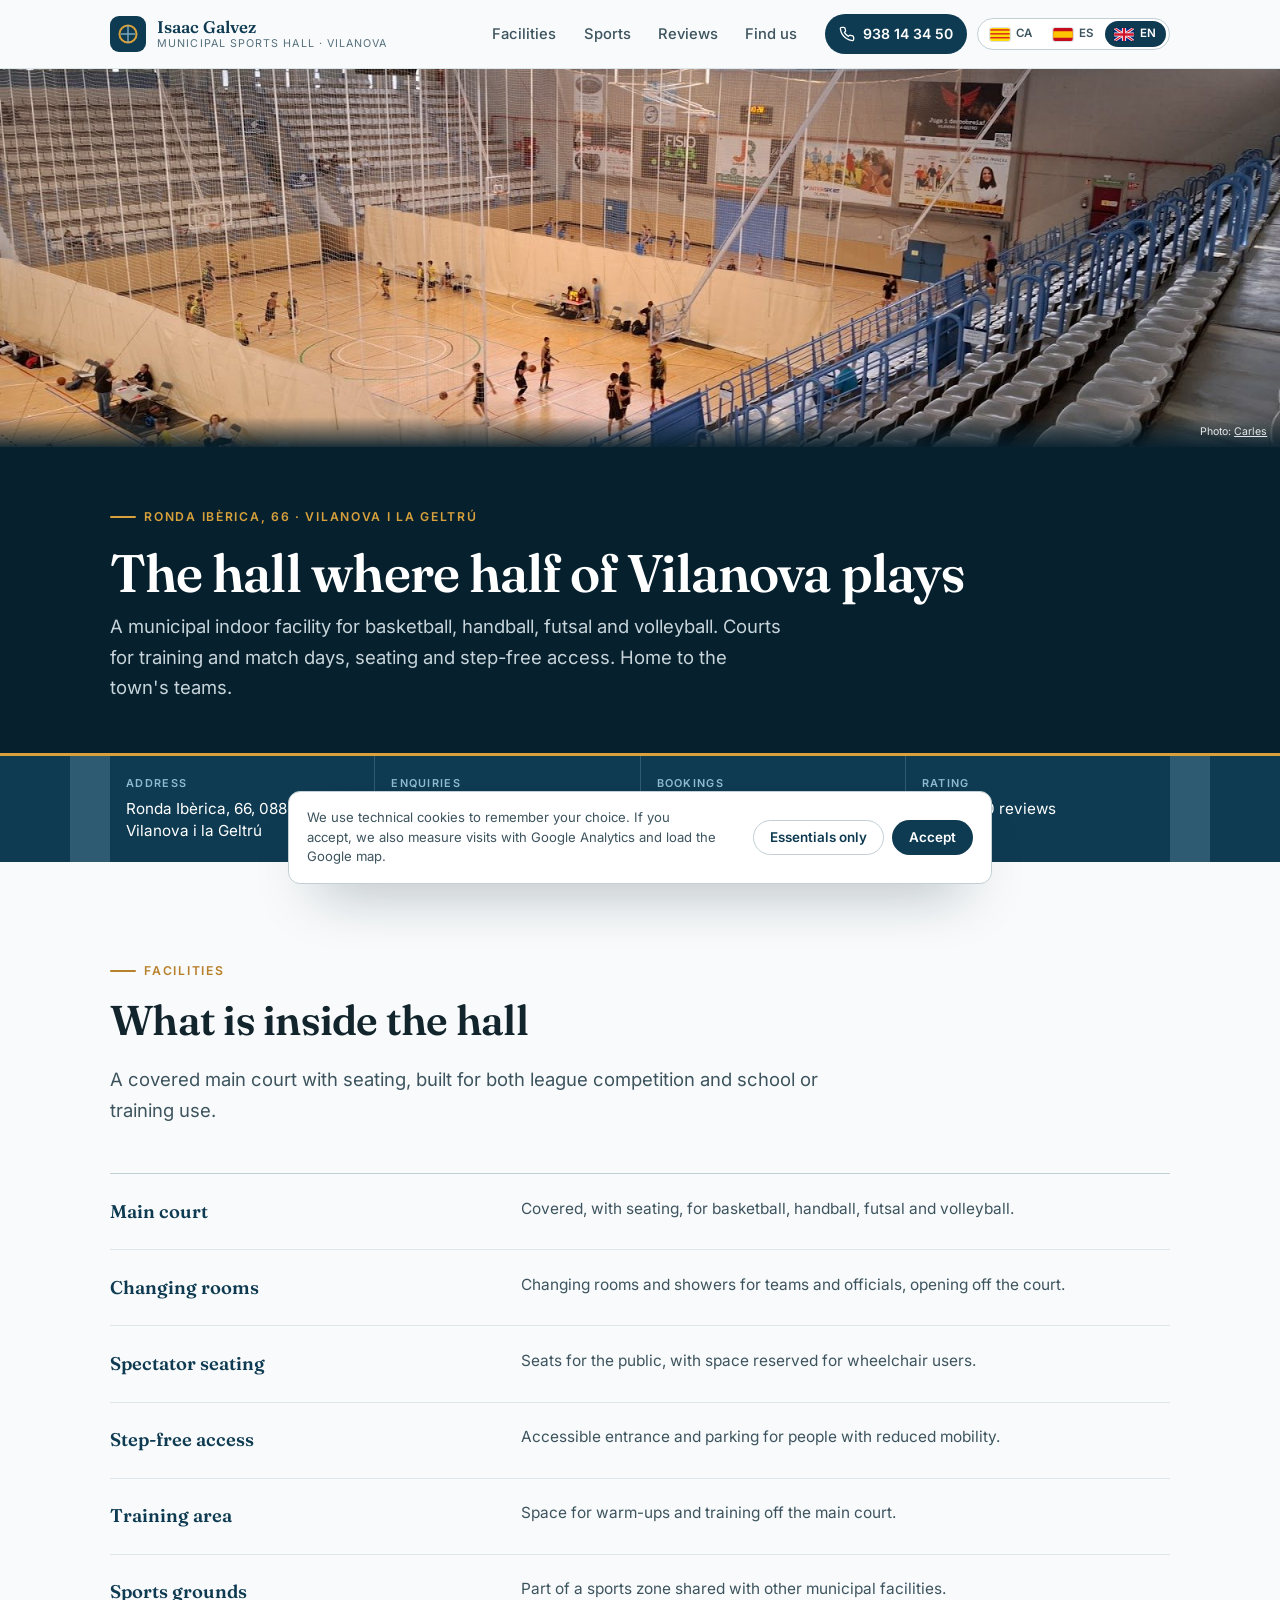
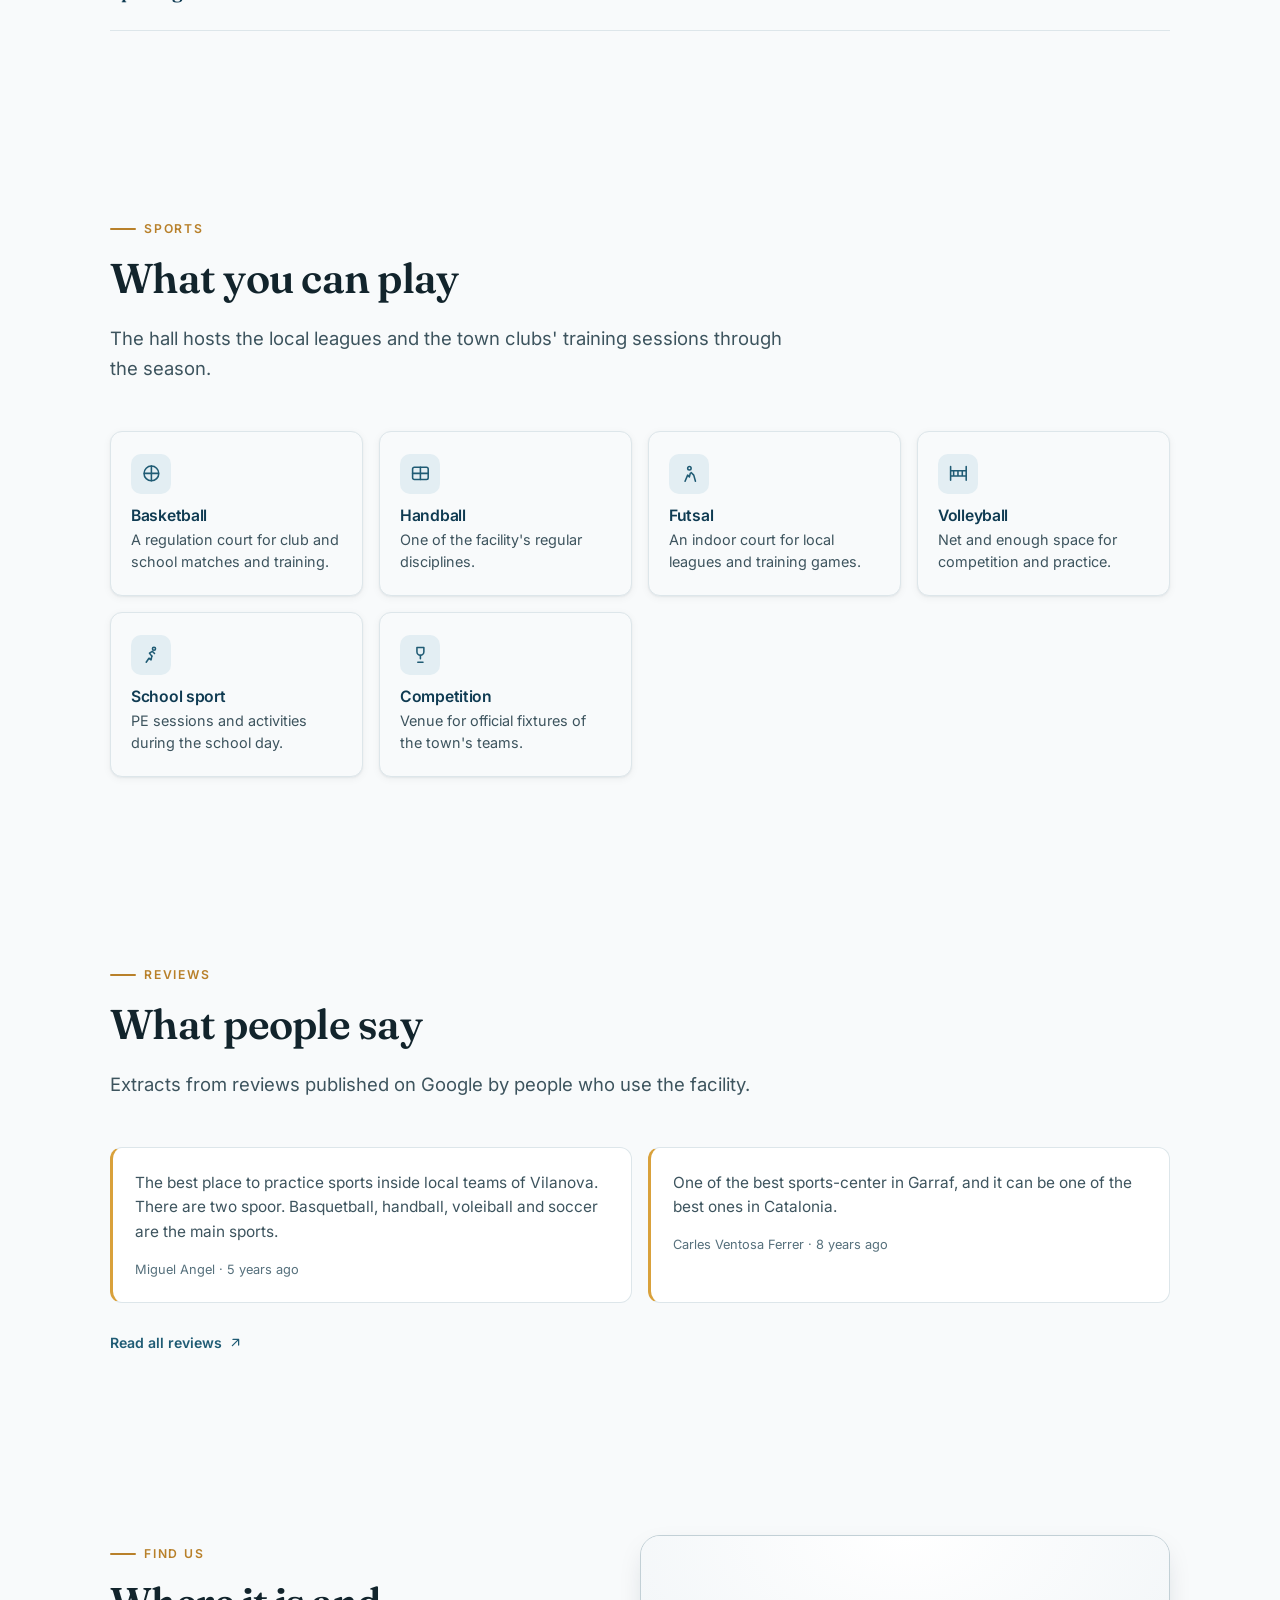
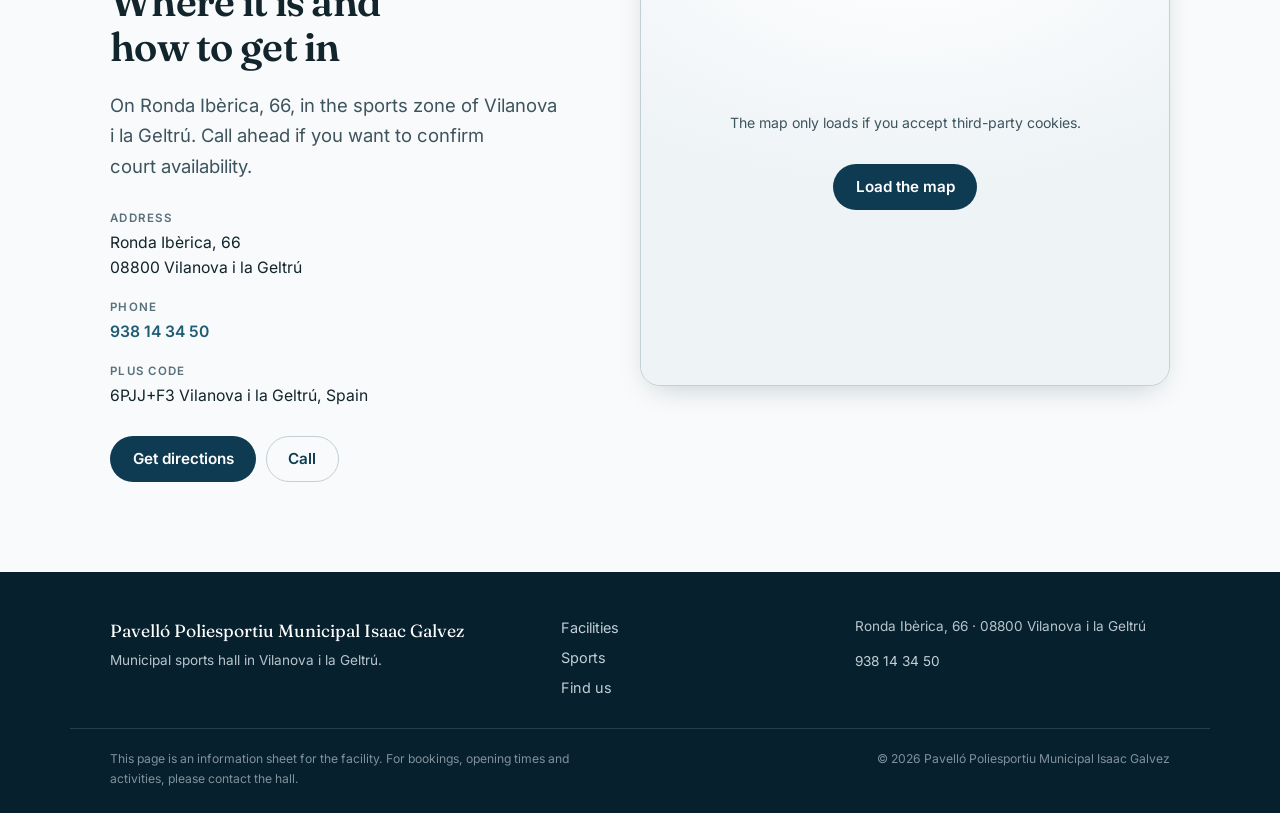
==== commit 9d8bb72d: "One canonical language toolbar and README across the fleet" ====
--- a/en/index.html
+++ b/en/index.html
@@ -153,16 +153,19 @@
         
         <a class="langs__link" href="../" hreflang="ca" lang="ca">
           <span class="langs__flag" aria-hidden="true"><svg viewBox="0 0 24 16"><rect width="24" height="16" fill="#fcdd09"/><g fill="#da121a"><rect y="1.6" width="24" height="1.6"/><rect y="6.4" width="24" height="1.6"/><rect y="11.2" width="24" height="1.6"/></g></svg></span>
+          <span class="langs__code">ca</span>
           <span class="sr-only">Català</span>
         </a>
         
         <a class="langs__link" href="../es/" hreflang="es" lang="es">
           <span class="langs__flag" aria-hidden="true"><svg viewBox="0 0 24 16"><rect width="24" height="16" fill="#c60b1e"/><rect y="4" width="24" height="8" fill="#ffc400"/></svg></span>
+          <span class="langs__code">es</span>
           <span class="sr-only">Español</span>
         </a>
         
         <a class="langs__link" href="../en/" hreflang="en" lang="en" aria-current="true">
           <span class="langs__flag" aria-hidden="true"><svg viewBox="0 0 24 16"><rect width="24" height="16" fill="#00247d"/><path d="M0 0 24 16M24 0 0 16" stroke="#fff" stroke-width="3.2"/><path d="M0 0 24 16M24 0 0 16" stroke="#cf142b" stroke-width="1.6"/><path d="M12 0v16M0 8h24" stroke="#fff" stroke-width="5.2"/><path d="M12 0v16M0 8h24" stroke="#cf142b" stroke-width="3"/></svg></span>
+          <span class="langs__code">en</span>
           <span class="sr-only">English</span>
         </a>
         
--- a/assets/css/styles.css
+++ b/assets/css/styles.css
@@ -149,7 +149,7 @@
   backdrop-filter: blur(12px);
   border-bottom: 1px solid var(--paper-200);
 }
-.site-head__inner { display: flex; align-items: center; gap: 1rem; min-height: 4.25rem; }
+.site-head__inner { display: flex; align-items: center; gap: 1rem; min-height: 4.25rem; flex-wrap: wrap; }
 .mark { display: inline-flex; align-items: center; gap: .7rem; text-decoration: none; color: var(--navy-900); margin-right: auto; min-width: 0; }
 .mark:hover { color: var(--navy-900); }
 .mark svg { flex: none; }
@@ -164,7 +164,7 @@
 }
 .site-nav a:hover { background: var(--paper-100); color: var(--navy-900); }
 
-.head-tools { display: flex; align-items: center; gap: .6rem; }
+.head-tools { display: flex; align-items: center; gap: .6rem; flex-wrap: wrap; justify-content: flex-end; }
 .head-phone {
   display: inline-flex; align-items: center; gap: .45rem;
   padding: .5rem .9rem; border-radius: 999px;
@@ -174,11 +174,6 @@
 .head-phone:hover { background: var(--navy-800); color: #fff; }
 .head-phone svg { flex: none; }
 
-.langs { display: flex; align-items: center; gap: .15rem; padding: .18rem; border: 1px solid var(--paper-300); border-radius: 999px; background: #fff; }
-.langs__link { display: inline-flex; align-items: center; padding: .3rem .4rem; border-radius: 999px; text-decoration: none; }
-.langs__link:hover { background: var(--paper-100); }
-.langs__link[aria-current="true"] { background: var(--navy-900); }
-.langs__flag { width: 20px; height: 13px; border-radius: 2px; display: block; box-shadow: 0 0 0 1px rgba(6,32,46,.15); }
 .nav-toggle {
   display: none; align-items: center; justify-content: center;
   width: 2.6rem; height: 2.6rem; border: 1px solid var(--paper-300); border-radius: var(--radius-sm);
@@ -385,8 +380,8 @@
 .cookies__actions { display: flex; gap: .5rem; flex: none; }
 
 /* ---------- reveal ---------- */
-.reveal { opacity: 0; transform: translateY(16px); transition: opacity .55s ease, transform .55s cubic-bezier(.22,1,.36,1); }
-.reveal.is-visible { opacity: 1; transform: none; }
+html.js .reveal { opacity: 0; transform: translateY(16px); transition: opacity .55s ease, transform .55s cubic-bezier(.22,1,.36,1); }
+html.js .reveal.is-visible { opacity: 1; transform: none; }
 @media (prefers-reduced-motion: reduce) {
   html { scroll-behavior: auto; }
   .reveal { opacity: 1; transform: none; transition: none; }
@@ -428,3 +423,89 @@
   .site-head, .cookies, .site-nav { display: none !important; }
   .reveal { opacity: 1 !important; transform: none !important; }
 }
+
+/* ==========================================================================
+   Language switch — the one canonical toolbar used by every site.
+   Change only the four custom properties at the top; never re-implement it.
+
+   Why it is written this way:
+   - a fixed 20x13 box with overflow:hidden, so a flag can never bleed out of
+     its pill (the inner SVG has no width/height of its own);
+   - the code label is always present, which keeps every pill the same width and
+     stops the narrow flags-only variant from looking misaligned;
+   - the active pill uses its own background, never a border, so no 1px seam
+     appears between adjacent pills;
+   - height is fixed, so the toolbar aligns with the phone button beside it.
+   ========================================================================== */
+
+.langs {
+  --langs-bg: #ffffff;
+  --langs-border: #c2d0d6;
+  --langs-ink: #3d545e;
+  --langs-active-bg: #0f3b52;
+  --langs-active-ink: #ffffff;
+
+  display: inline-flex;
+  align-items: center;
+  gap: 2px;
+  height: 32px;
+  padding: 0 3px;
+  border: 1px solid var(--langs-border);
+  border-radius: 999px;
+  background: var(--langs-bg);
+  box-sizing: border-box;
+}
+
+.langs__link {
+  display: inline-flex;
+  align-items: center;
+  justify-content: center;
+  gap: 6px;
+  height: 26px;
+  padding: 0 9px;
+  border-radius: 999px;
+  text-decoration: none;
+  line-height: 1;
+  color: var(--langs-ink);
+  /* A hairline of the same colour as the background prevents the sub-pixel
+     seam some browsers draw between adjacent rounded pills. */
+  transition: background-color .15s ease, color .15s ease;
+}
+.langs__link:hover { background: rgba(0, 0, 0, .06); }
+.langs__link[aria-current="true"] {
+  background: var(--langs-active-bg);
+  color: var(--langs-active-ink);
+}
+.langs__link[aria-current="true"]:hover { background: var(--langs-active-bg); }
+
+/* The flag box is a hard size with clipping: an SVG with only a viewBox renders
+   at its intrinsic size and would otherwise overflow the pill. */
+.langs__flag {
+  display: block;
+  flex: none;
+  width: 20px;
+  height: 13px;
+  border-radius: 2px;
+  overflow: hidden;
+  box-shadow: 0 0 0 1px rgba(0, 0, 0, .12);
+}
+.langs__flag svg {
+  display: block;
+  width: 20px;
+  height: 13px;
+}
+
+.langs__code {
+  font-size: .72rem;
+  font-weight: 600;
+  letter-spacing: .05em;
+  text-transform: uppercase;
+}
+
+/* On narrow screens the code alone is not enough to identify a language for a
+   screen reader, but the visible pill can drop to flag + code compactly. */
+@media (max-width: 420px) {
+  .langs { height: 30px; }
+  .langs__link { height: 24px; padding: 0 7px; gap: 5px; }
+  .langs__code { font-size: .68rem; }
+}
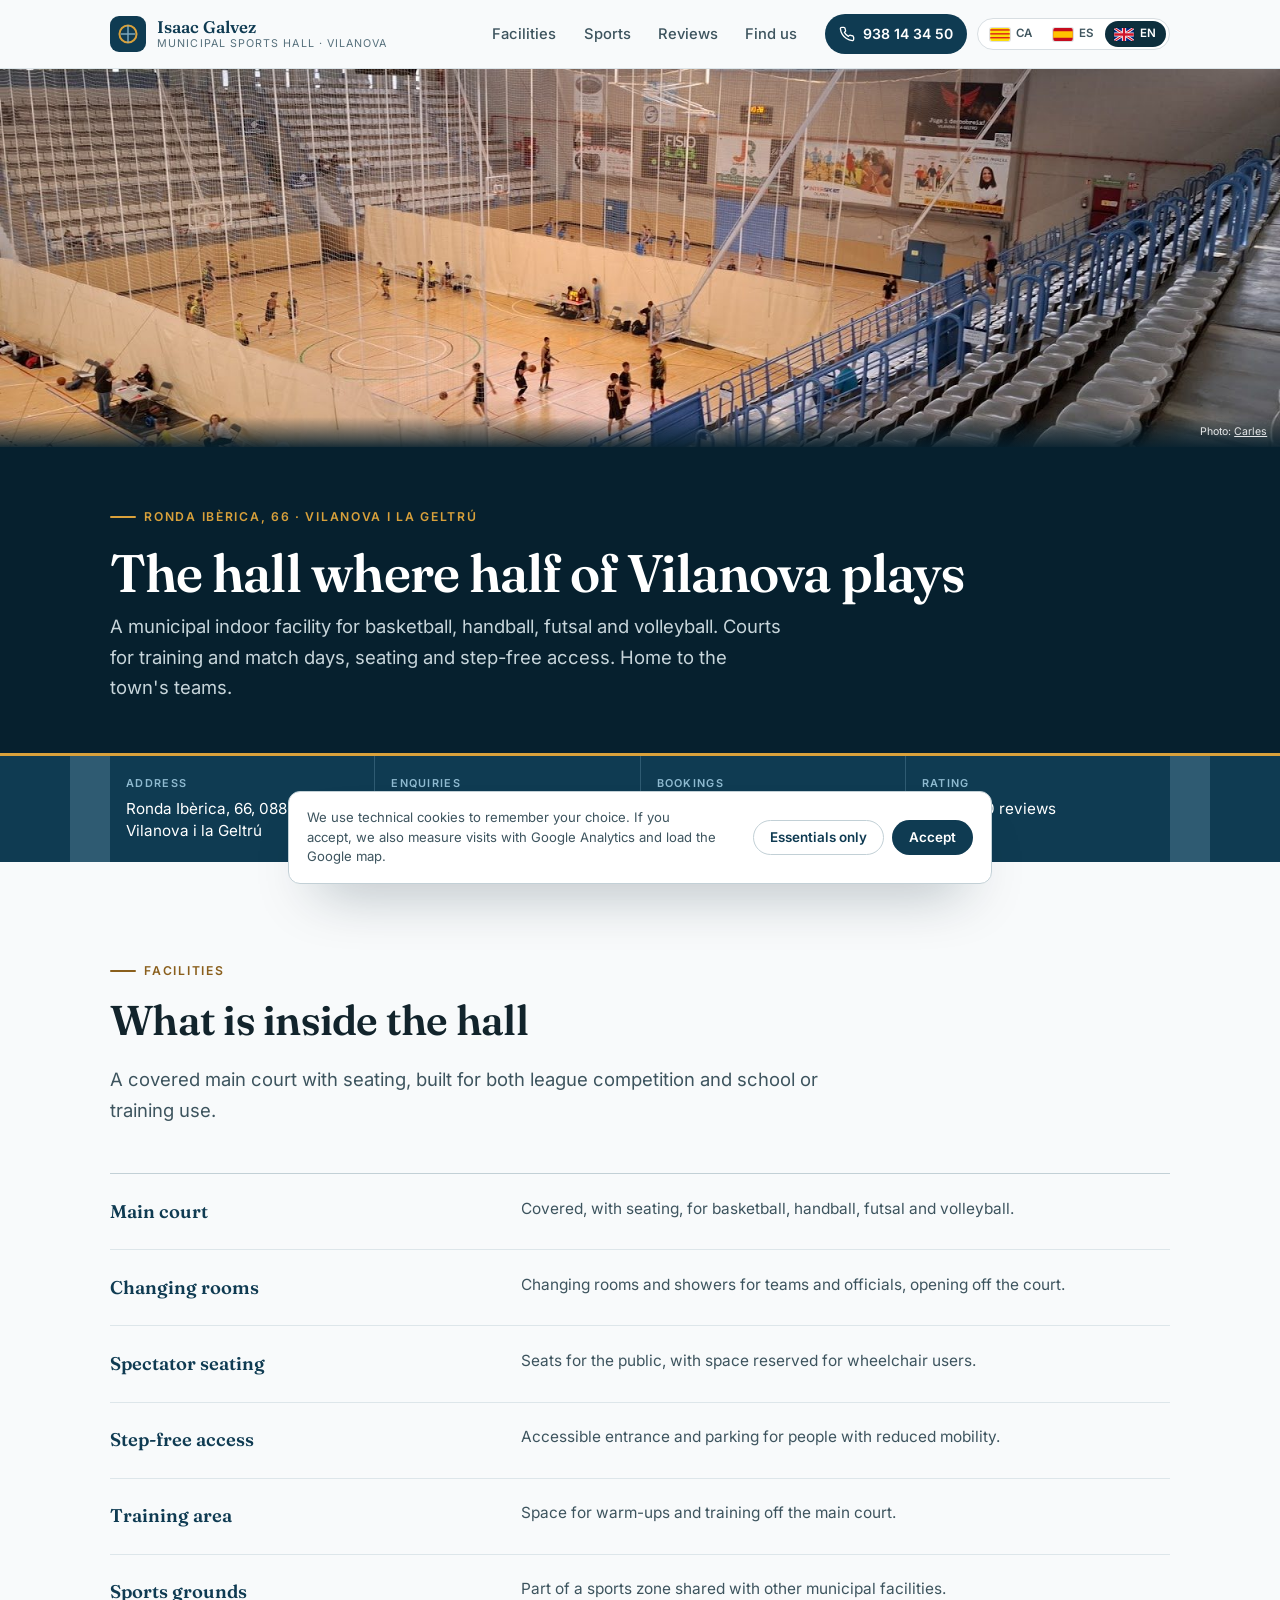
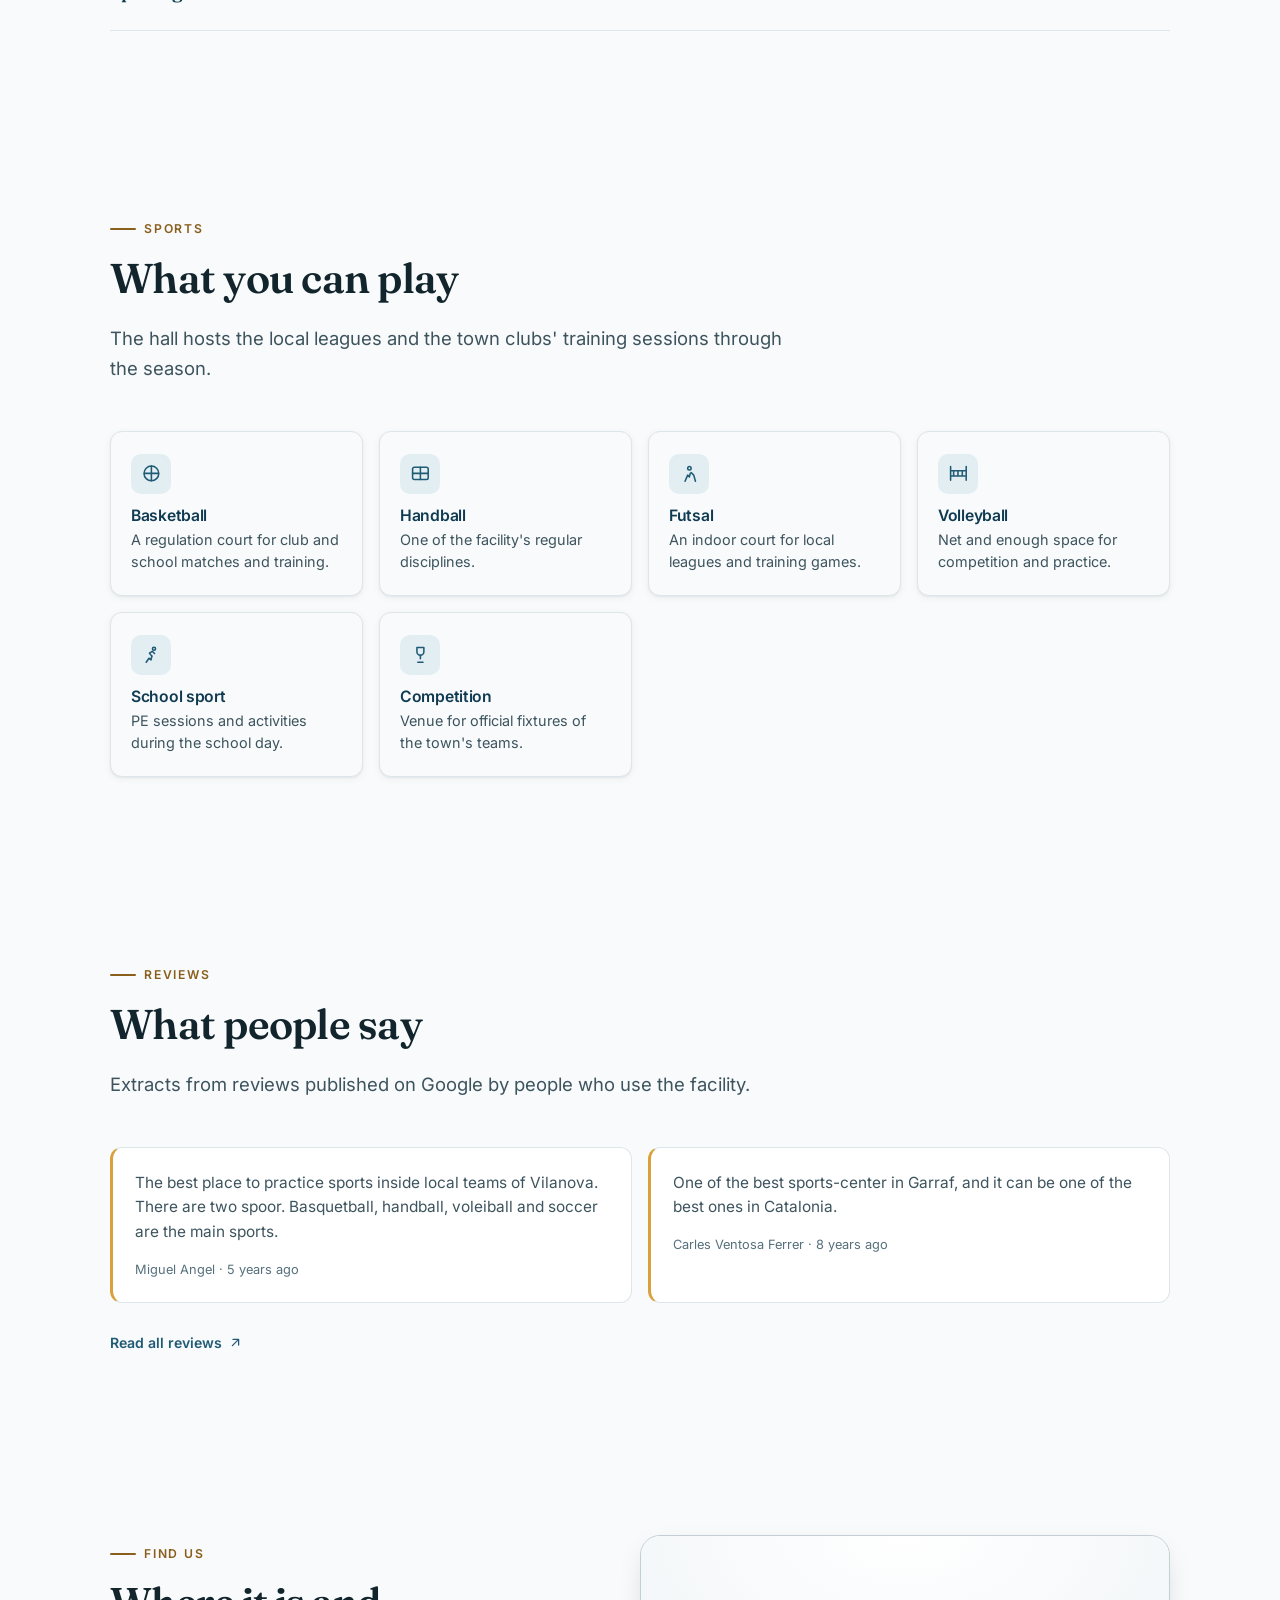
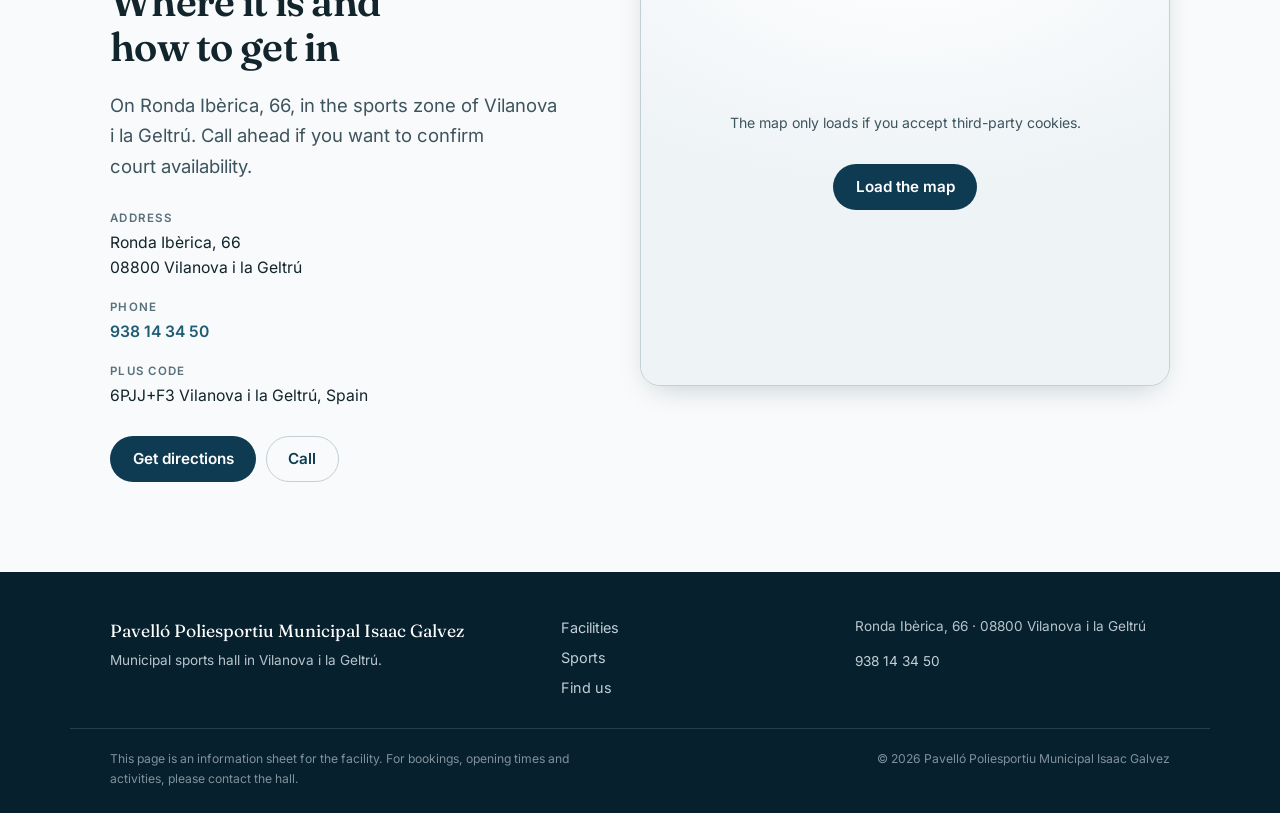
==== commit d2157b04: "Vendor the shared UI components and drop the local copies" ====
--- a/en/index.html
+++ b/en/index.html
@@ -40,6 +40,7 @@
 <link rel="manifest" href="../site.webmanifest">
 <link rel="preload" href="../assets/fonts/fraunces-latin.woff2" as="font" type="font/woff2" crossorigin>
 <link rel="preload" href="../assets/fonts/inter-latin.woff2" as="font" type="font/woff2" crossorigin>
+<link rel="stylesheet" href="../assets/css/components.css">
 <link rel="stylesheet" href="../assets/css/styles.css">
 
 <!-- Google Analytics 4, consent-gated: nothing is fetched from Google until the
@@ -416,6 +417,7 @@
   </div>
 </div>
 
+<script src="../assets/js/components.js" defer></script>
 <script src="../assets/js/main.js" defer></script>
 </body>
 </html>
--- a/assets/css/components.css
+++ b/assets/css/components.css
@@ -0,0 +1,138 @@
+/* ==========================================================================
+   Shared UI components — the canonical source for every generated site.
+   Repo: yourdataweb/site-components
+   Vendored into each site at assets/css/components.css and pinned by
+   src/components.lock (sha256). Do not edit the copy inside a site: change
+   this file, bump VERSION, and re-run scripts/sync-shared.mjs everywhere.
+
+   Each site sets only the custom properties; the rules stay identical, so a
+   fix here reaches every site instead of drifting into eight variants.
+   ========================================================================== */
+
+/* ---------- visually hidden, but readable by assistive tech ---------- */
+.sr-only {
+  position: absolute;
+  width: 1px;
+  height: 1px;
+  padding: 0;
+  margin: -1px;
+  overflow: hidden;
+  clip: rect(0 0 0 0);
+  white-space: nowrap;
+  border: 0;
+}
+
+/* ---------- skip link ---------- */
+.skip-link {
+  position: absolute;
+  left: -9999px;
+  top: 0;
+  z-index: 100;
+  padding: .75rem 1.25rem;
+  border-radius: 0 0 6px 0;
+  background: var(--shared-ink, #10222a);
+  color: #fff;
+  text-decoration: none;
+}
+.skip-link:focus { left: 0; }
+
+/* ---------- language switch ----------
+   Site overrides, set in its own :root:
+     --langs-bg --langs-border --langs-ink --langs-active-bg --langs-active-ink
+   Geometry is fixed on purpose: a flags-only variant made the pill narrower
+   than the flag plus its padding, so the active background bled past the flag,
+   and a per-site height meant the bar never aligned with the button beside it.
+   -------------------------------------------------------------------------- */
+.langs {
+  display: inline-flex;
+  align-items: center;
+  gap: 2px;
+  height: 32px;
+  padding: 0 3px;
+  border: 1px solid var(--langs-border, #d8dee2);
+  border-radius: 999px;
+  background: var(--langs-bg, #fff);
+  box-sizing: border-box;
+}
+.langs__link {
+  display: inline-flex;
+  align-items: center;
+  justify-content: center;
+  gap: 6px;
+  height: 26px;
+  padding: 0 9px;
+  border-radius: 999px;
+  text-decoration: none;
+  line-height: 1;
+  color: var(--langs-ink, #40565f);
+  transition: background-color .15s ease, color .15s ease;
+}
+.langs__link:hover { background: rgba(0, 0, 0, .06); }
+.langs__link[aria-current="true"] {
+  background: var(--langs-active-bg, #0e2f3d);
+  color: var(--langs-active-ink, #fff);
+}
+.langs__link[aria-current="true"]:hover { background: var(--langs-active-bg, #0e2f3d); }
+
+/* The flag markup is a bare <svg> with only a viewBox, so it sizes itself and
+   would overflow the pill; the box is a hard size that clips it. */
+.langs__flag {
+  display: block;
+  flex: none;
+  width: 20px;
+  height: 13px;
+  border-radius: 2px;
+  overflow: hidden;
+  box-shadow: 0 0 0 1px rgba(0, 0, 0, .12);
+}
+.langs__flag svg {
+  display: block;
+  width: 20px;
+  height: 13px;
+}
+.langs__code {
+  font-size: .72rem;
+  font-weight: 600;
+  letter-spacing: .05em;
+  text-transform: uppercase;
+}
+
+@media (max-width: 420px) {
+  .langs { height: 30px; }
+  .langs__link { height: 24px; padding: 0 7px; gap: 5px; }
+  .langs__code { font-size: .68rem; }
+}
+
+/* ---------- reveal on scroll ----------
+   Only hidden when the script has marked the document: with JS blocked the
+   content stays visible instead of every block sitting at opacity 0. */
+html.js .reveal {
+  opacity: 0;
+  transform: translateY(16px);
+  transition: opacity .55s ease, transform .55s cubic-bezier(.22, 1, .36, 1);
+}
+html.js .reveal.is-visible { opacity: 1; transform: none; }
+@media (prefers-reduced-motion: reduce) {
+  html.js .reveal { opacity: 1; transform: none; transition: none; }
+}
+
+/* ---------- invariants ----------
+   Restated last so a site's own stylesheet cannot quietly change them. The
+   earlier language-switch bugs came from per-site geometry, not from colour. */
+.langs {
+  height: 32px;
+  padding: 0 3px;
+  gap: 2px;
+  border-radius: 999px;
+  border: 1px solid var(--langs-border, #d8dee2);
+  background: var(--langs-bg, #fff);
+  box-sizing: border-box;
+}
+.langs__link { height: 26px; padding: 0 9px; gap: 6px; border-radius: 999px; }
+.langs__flag { width: 20px; height: 13px; overflow: hidden; flex: none; }
+.langs__flag svg { width: 20px; height: 13px; display: block; }
+
+@media (max-width: 420px) {
+  .langs { height: 30px; }
+  .langs__link { height: 24px; padding: 0 7px; gap: 5px; }
+}
--- a/assets/css/styles.css
+++ b/assets/css/styles.css
@@ -58,7 +58,7 @@
   --paper-200: #dde6ea;
   --paper-300: #c2d0d6;
 
-  --accent-600: #b8802a;
+  --accent-600: #8a5f1c;
   --accent-500: #d9a13b;
   --accent-100: #fbf1de;
 
@@ -379,9 +379,6 @@
 .cookies p { flex: 1 1 16rem; margin: 0; font-size: .82rem; line-height: 1.5; color: var(--ink-soft); }
 .cookies__actions { display: flex; gap: .5rem; flex: none; }
 
-/* ---------- reveal ---------- */
-html.js .reveal { opacity: 0; transform: translateY(16px); transition: opacity .55s ease, transform .55s cubic-bezier(.22,1,.36,1); }
-html.js .reveal.is-visible { opacity: 1; transform: none; }
 @media (prefers-reduced-motion: reduce) {
   html { scroll-behavior: auto; }
   .reveal { opacity: 1; transform: none; transition: none; }
@@ -424,83 +421,12 @@
   .reveal { opacity: 1 !important; transform: none !important; }
 }
 
-/* ==========================================================================
-   Language switch — the one canonical toolbar used by every site.
-   Change only the four custom properties at the top; never re-implement it.
-
-   Why it is written this way:
-   - a fixed 20x13 box with overflow:hidden, so a flag can never bleed out of
-     its pill (the inner SVG has no width/height of its own);
-   - the code label is always present, which keeps every pill the same width and
-     stops the narrow flags-only variant from looking misaligned;
-   - the active pill uses its own background, never a border, so no 1px seam
-     appears between adjacent pills;
-   - height is fixed, so the toolbar aligns with the phone button beside it.
-   ========================================================================== */
-
-.langs {
-  --langs-bg: #ffffff;
-  --langs-border: #c2d0d6;
-  --langs-ink: #3d545e;
-  --langs-active-bg: #0f3b52;
-  --langs-active-ink: #ffffff;
-
-  display: inline-flex;
-  align-items: center;
-  gap: 2px;
-  height: 32px;
-  padding: 0 3px;
-  border: 1px solid var(--langs-border);
-  border-radius: 999px;
-  background: var(--langs-bg);
-  box-sizing: border-box;
-}
-
-.langs__link {
-  display: inline-flex;
-  align-items: center;
-  justify-content: center;
-  gap: 6px;
-  height: 26px;
-  padding: 0 9px;
-  border-radius: 999px;
-  text-decoration: none;
-  line-height: 1;
-  color: var(--langs-ink);
-  /* A hairline of the same colour as the background prevents the sub-pixel
-     seam some browsers draw between adjacent rounded pills. */
-  transition: background-color .15s ease, color .15s ease;
-}
-.langs__link:hover { background: rgba(0, 0, 0, .06); }
-.langs__link[aria-current="true"] {
-  background: var(--langs-active-bg);
-  color: var(--langs-active-ink);
-}
-.langs__link[aria-current="true"]:hover { background: var(--langs-active-bg); }
+
+
 
 /* The flag box is a hard size with clipping: an SVG with only a viewBox renders
    at its intrinsic size and would otherwise overflow the pill. */
-.langs__flag {
-  display: block;
-  flex: none;
-  width: 20px;
-  height: 13px;
-  border-radius: 2px;
-  overflow: hidden;
-  box-shadow: 0 0 0 1px rgba(0, 0, 0, .12);
-}
-.langs__flag svg {
-  display: block;
-  width: 20px;
-  height: 13px;
-}
-
-.langs__code {
-  font-size: .72rem;
-  font-weight: 600;
-  letter-spacing: .05em;
-  text-transform: uppercase;
-}
+
 
 /* On narrow screens the code alone is not enough to identify a language for a
    screen reader, but the visible pill can drop to flag + code compactly. */
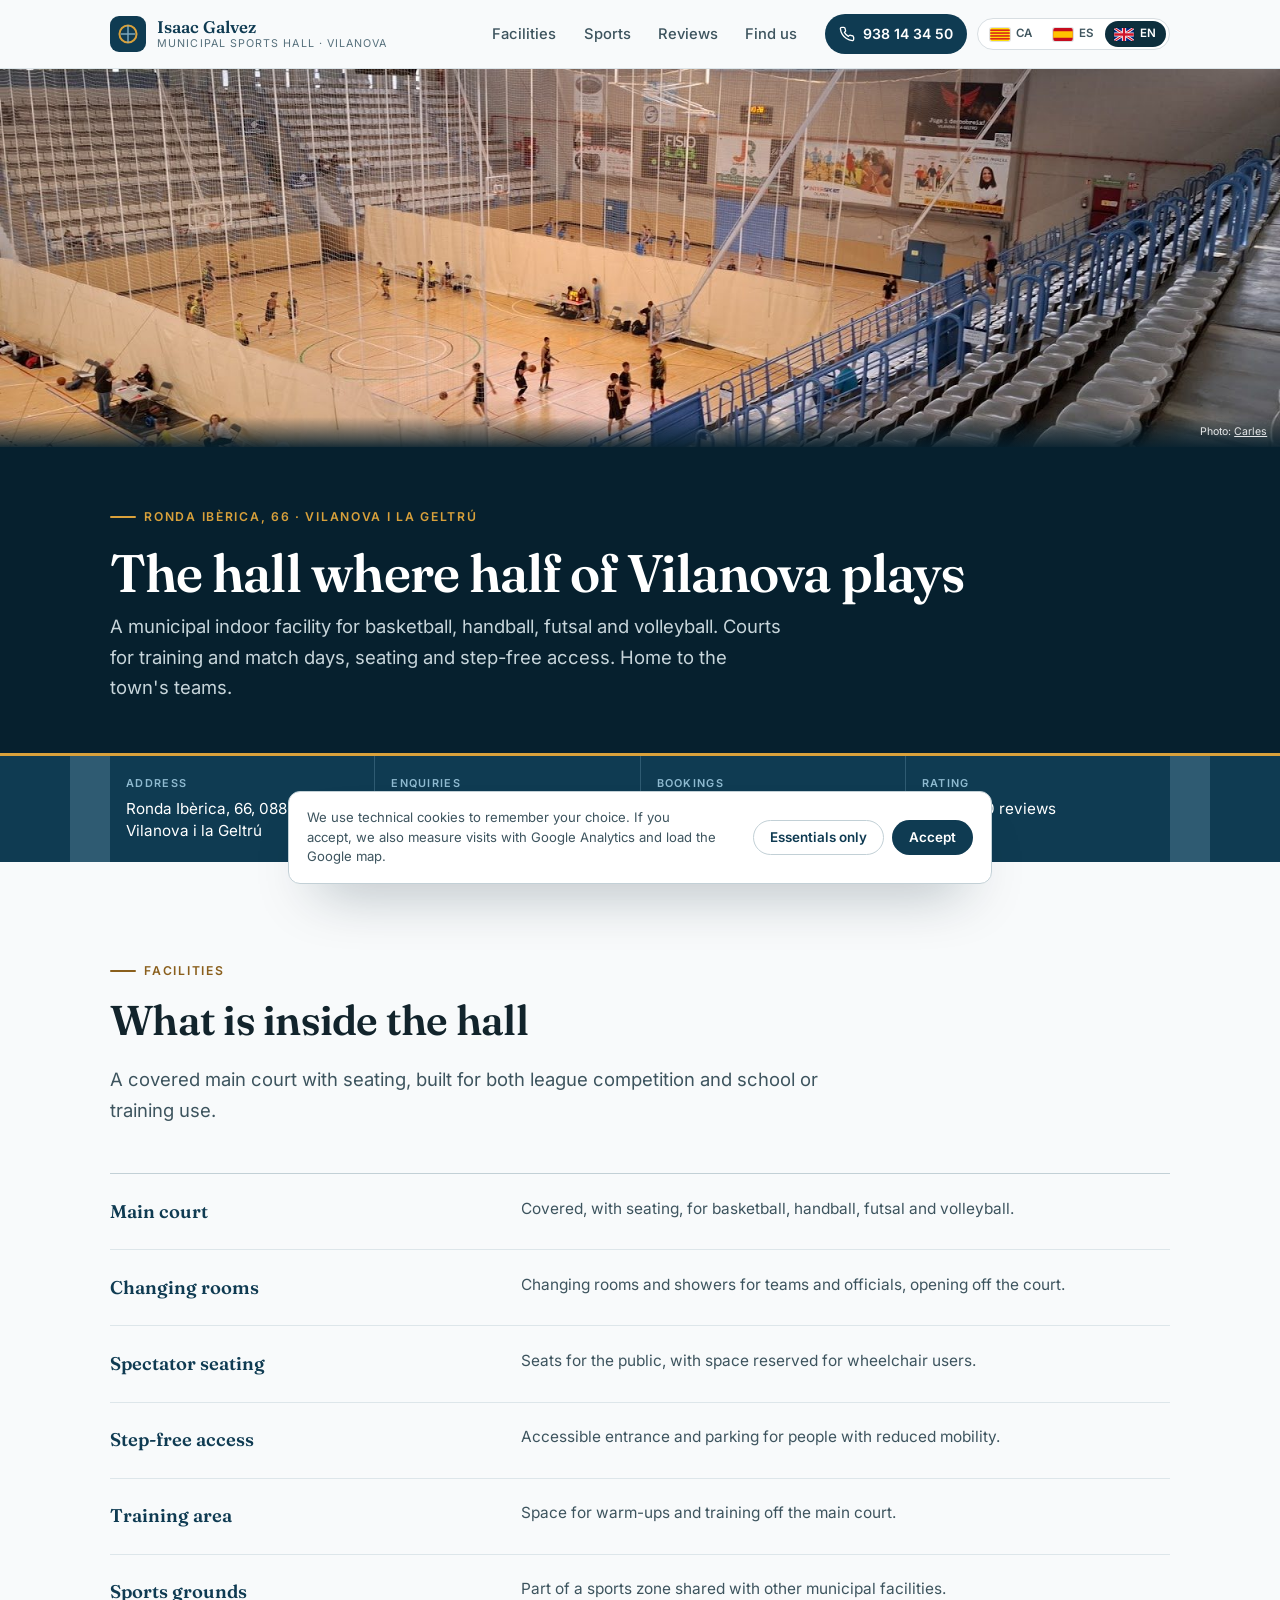
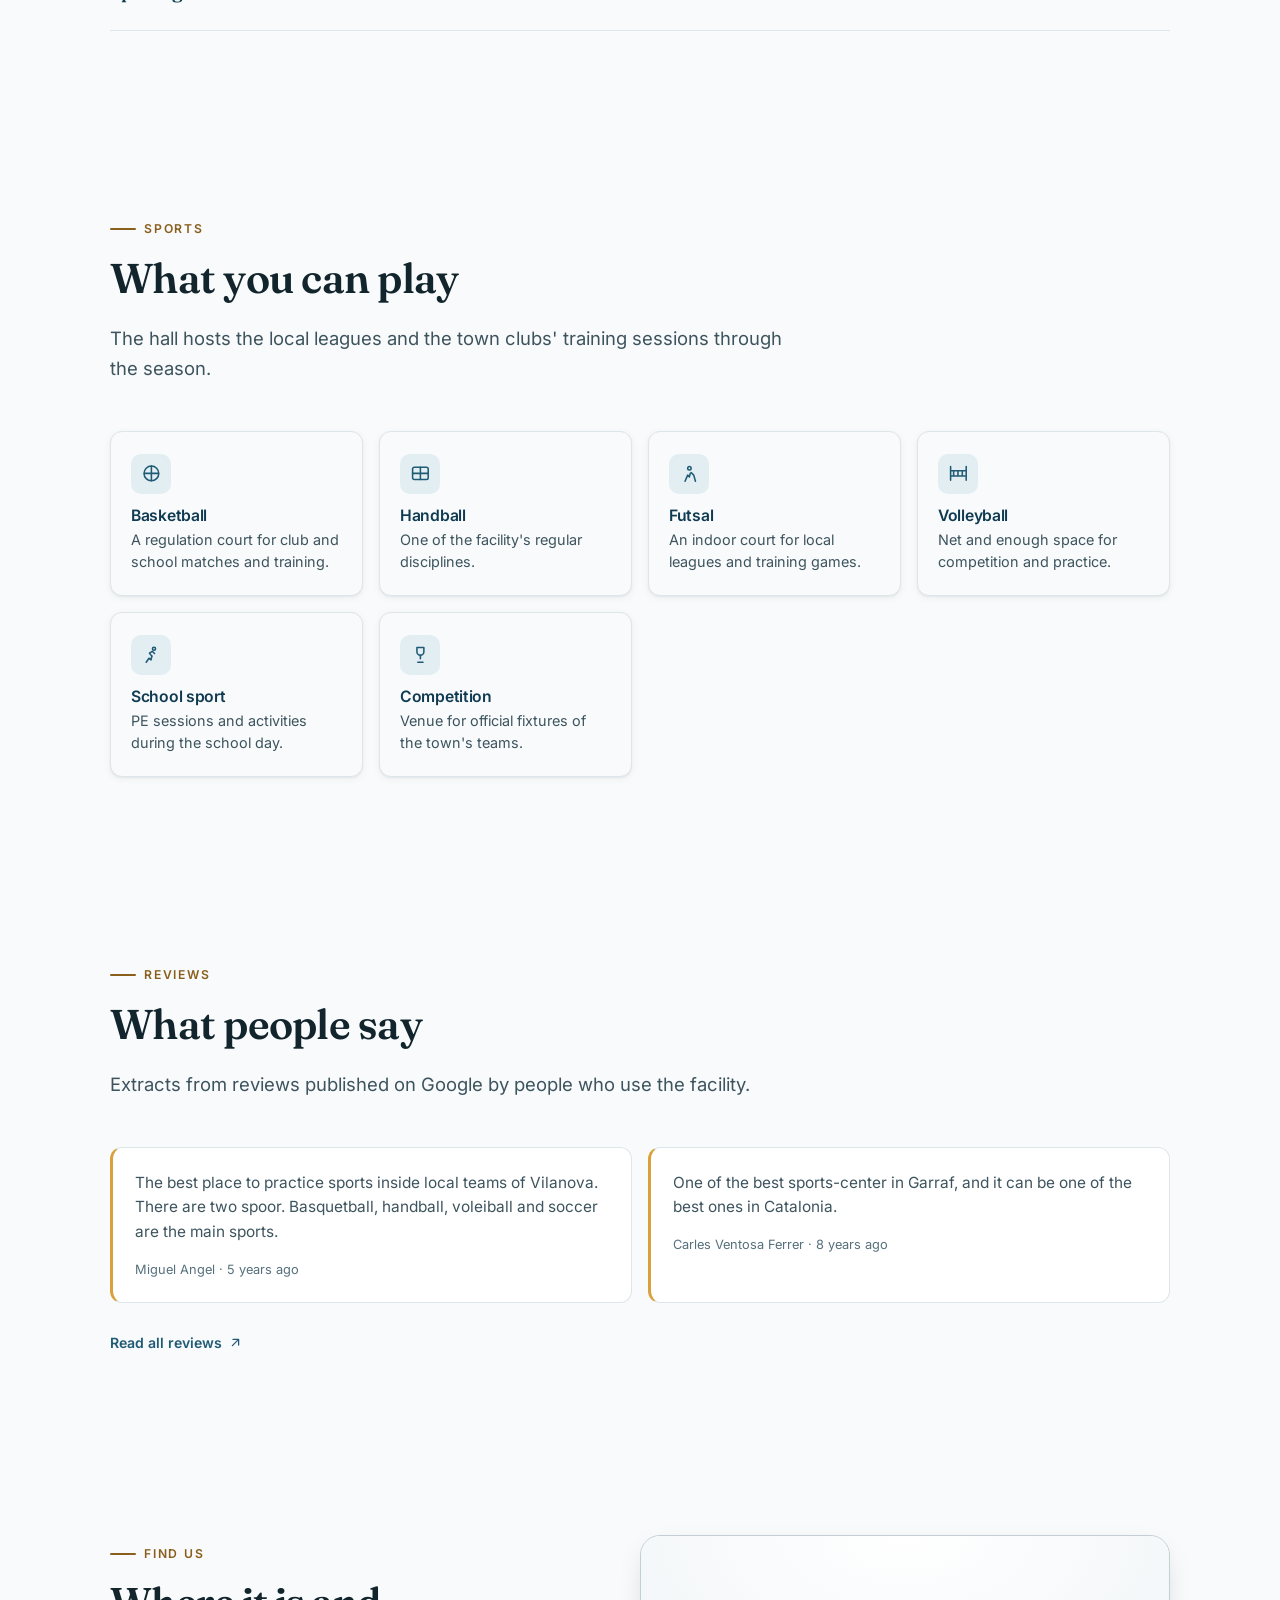
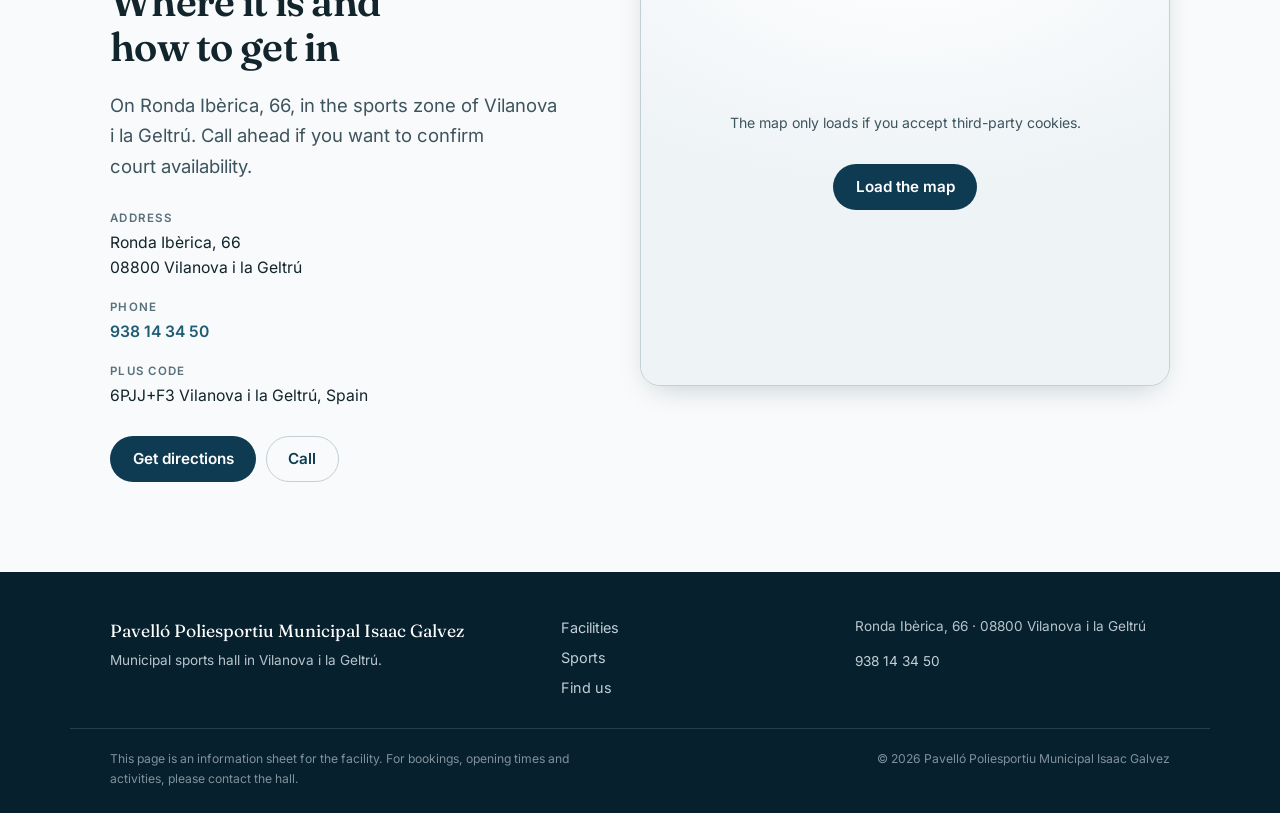
==== commit c6f7c324: "Fix the Catalan flag: four evenly spaced red stripes" ====
--- a/en/index.html
+++ b/en/index.html
@@ -153,7 +153,7 @@
       <nav class="langs" aria-label="Change language">
         
         <a class="langs__link" href="../" hreflang="ca" lang="ca">
-          <span class="langs__flag" aria-hidden="true"><svg viewBox="0 0 24 16"><rect width="24" height="16" fill="#fcdd09"/><g fill="#da121a"><rect y="1.6" width="24" height="1.6"/><rect y="6.4" width="24" height="1.6"/><rect y="11.2" width="24" height="1.6"/></g></svg></span>
+          <span class="langs__flag" aria-hidden="true"><svg viewBox="0 0 24 16"><rect width="24" height="16" fill="#fcdd09"/><g fill="#da121a"><rect y="1.7778" width="24" height="1.7778"/><rect y="5.3334" width="24" height="1.7778"/><rect y="8.889" width="24" height="1.7778"/><rect y="12.4446" width="24" height="1.7778"/></g></svg></span>
           <span class="langs__code">ca</span>
           <span class="sr-only">Català</span>
         </a>
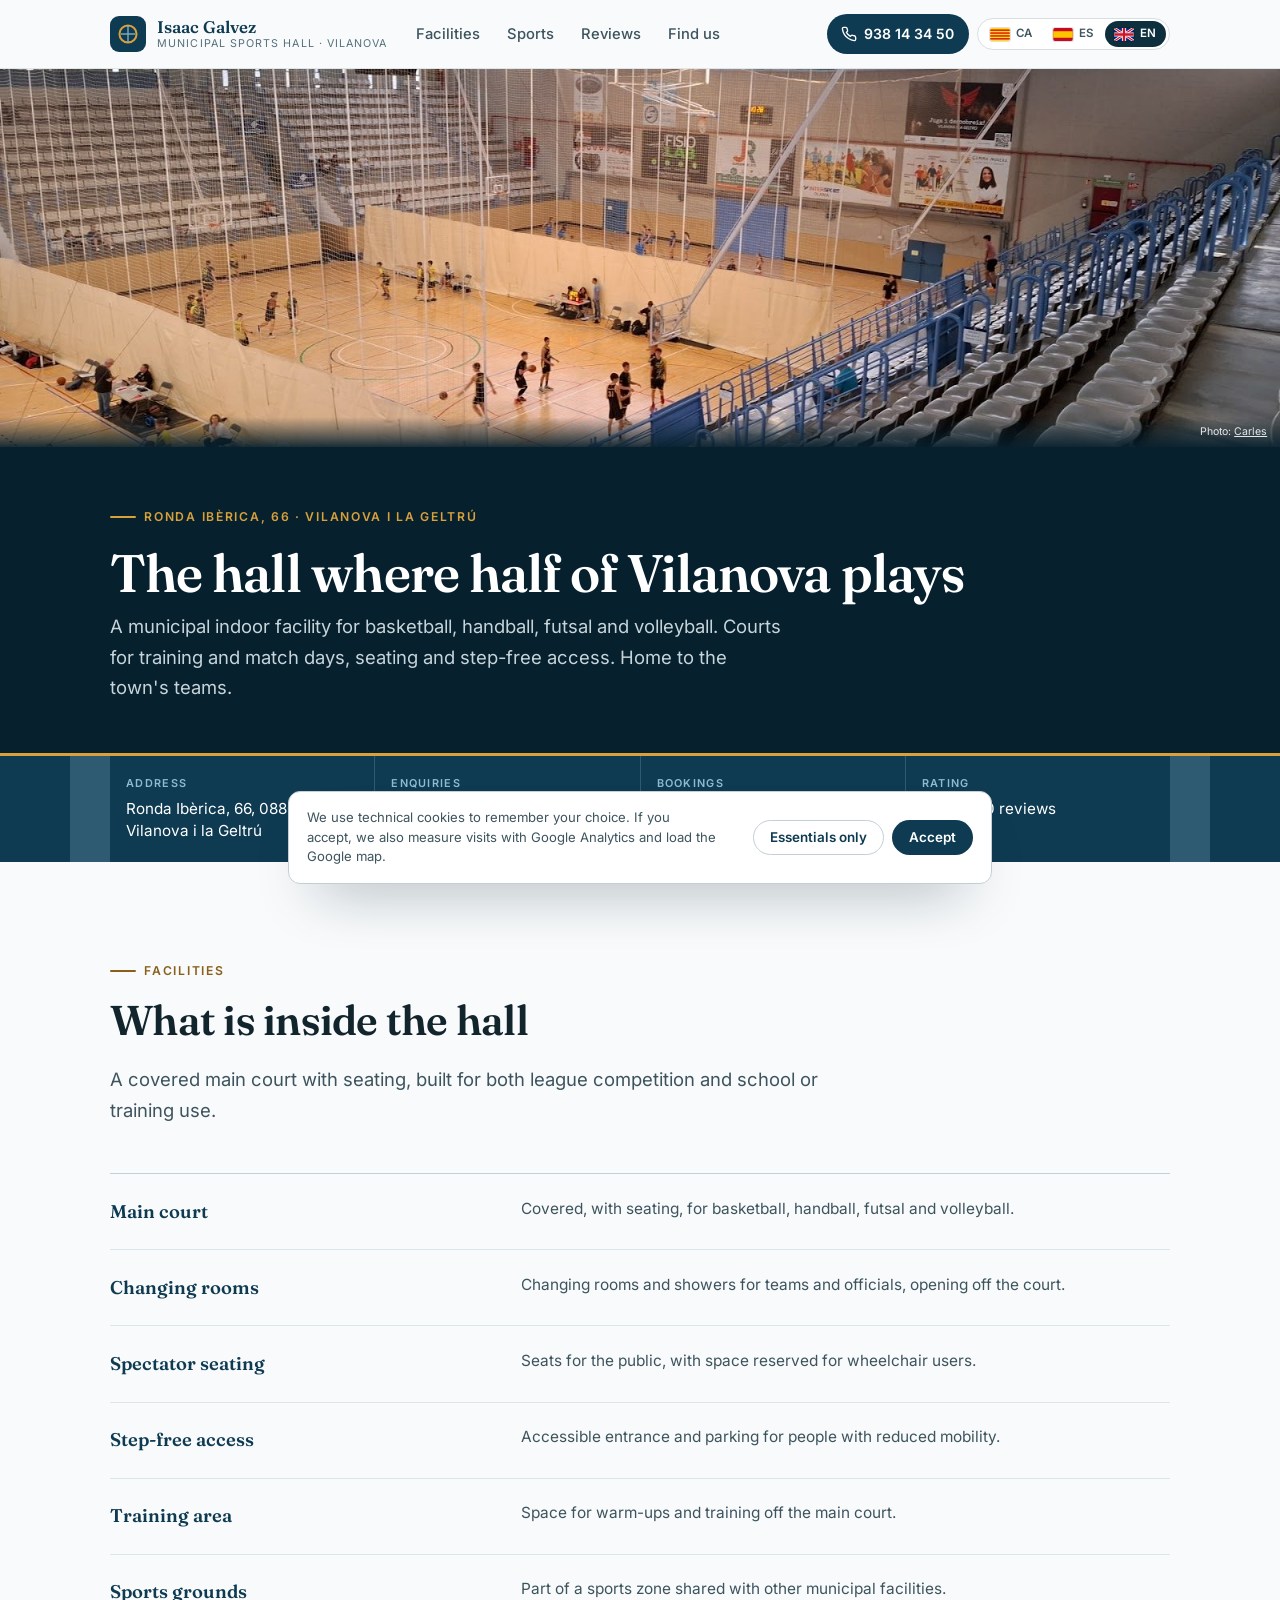
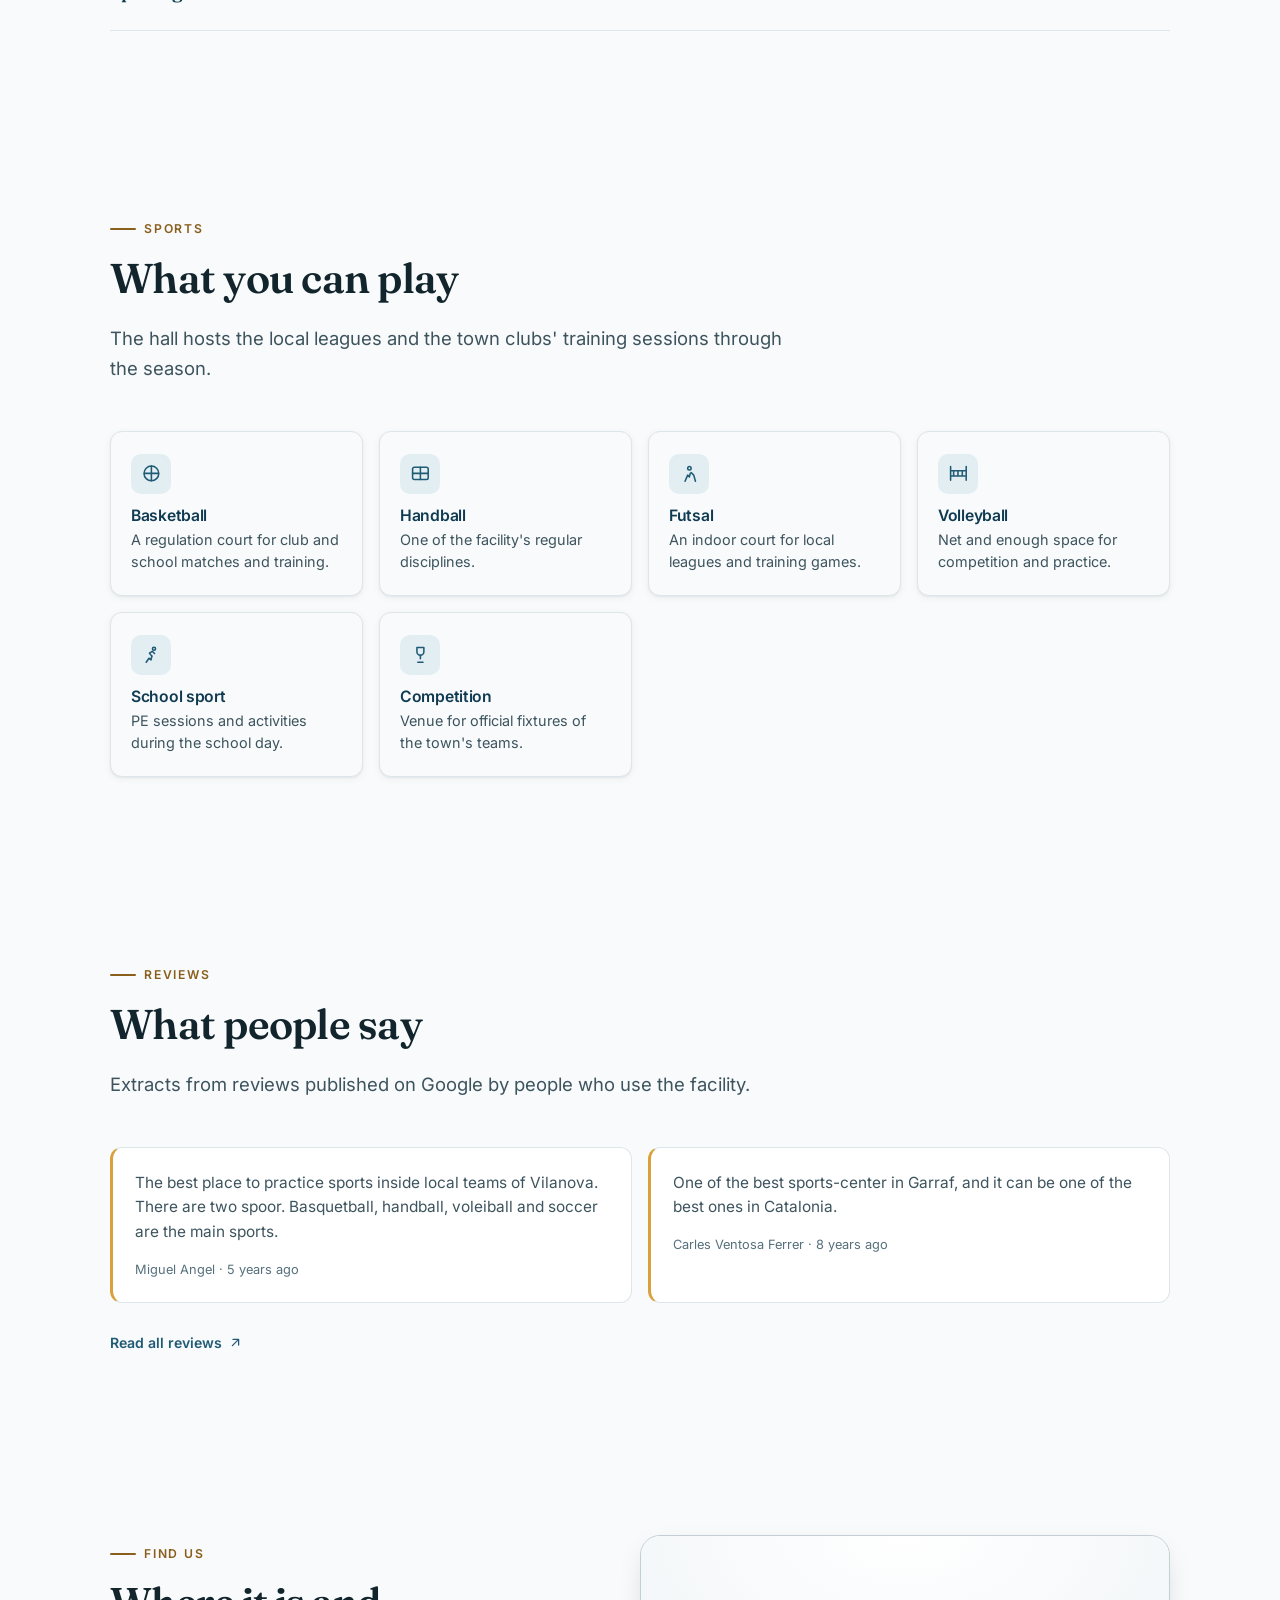
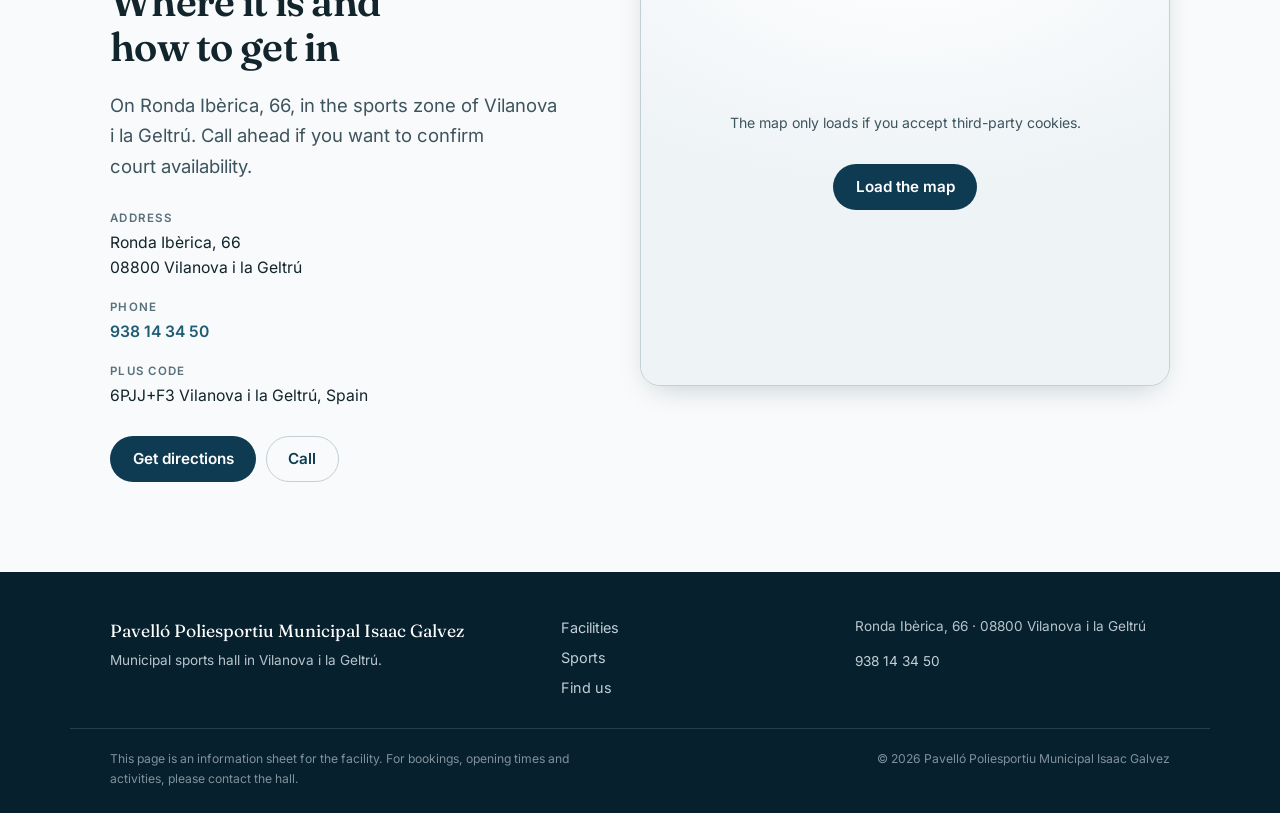
==== commit b9764393: "Header: one toolbar row for name, menu and language switch The header put the language switch in the" ====
--- a/en/index.html
+++ b/en/index.html
@@ -41,6 +41,7 @@
 <link rel="preload" href="../assets/fonts/fraunces-latin.woff2" as="font" type="font/woff2" crossorigin>
 <link rel="preload" href="../assets/fonts/inter-latin.woff2" as="font" type="font/woff2" crossorigin>
 <link rel="stylesheet" href="../assets/css/components.css">
+<link rel="stylesheet" href="../assets/css/header-tools.css">
 <link rel="stylesheet" href="../assets/css/styles.css">
 
 <!-- Google Analytics 4, consent-gated: nothing is fetched from Google until the
@@ -419,5 +420,6 @@
 
 <script src="../assets/js/components.js" defer></script>
 <script src="../assets/js/main.js" defer></script>
+<script src="../assets/js/header-tools.js" defer></script>
 </body>
 </html>
--- a/assets/css/header-tools.css
+++ b/assets/css/header-tools.css
@@ -0,0 +1,164 @@
+/* ==========================================================================
+   Shared header toolbar — one row at every width.
+   Repo: yourdataweb/site-components
+   Vendored into each site at assets/css/header-tools.css and pinned by
+   src/components.lock.
+
+   Anatomy this operates on (built by header-tools.js):
+     <header ...>
+       <div class="wrap">                     existing inner wrapper
+         <a class="brand">[mark]<span class="sm-name">Business</span></a>
+         <nav id="site-nav">…</nav>           drawer on mobile
+         <button class="nav-toggle">…</button>
+         <div class="sm-tools">               created by the script
+           <nav class="langs">…</nav>
+           <button class="nav-toggle">…</button>
+         </div>
+       </div>
+     </header>
+
+   Goal: name, menu button and language switch share one row, vertically centred,
+   with real gutters. The name is the only flexible item, so a long business name
+   truncates instead of pushing the tools onto a second row.
+   ========================================================================== */
+
+/* A header inner that wraps is the original defect: the address line and the
+   switch fell onto a second row and the bar grew to twice its height. Once the
+   toolbar is in place there is one row by construction, so wrapping is off. */
+.has-tools [data-tools] > .wrap,
+.has-tools [data-tools] > .shell,
+.has-tools [data-tools] > .container,
+.has-tools [data-tools][class*="inner"] {
+  flex-wrap: nowrap;
+}
+
+/* The tools container is the anchor: it sits at the right edge of the bar. */
+.sm-tools {
+  display: flex;
+  align-items: center;
+  gap: .5rem;
+  /* Never grows; may shrink only as a last resort. The identity owns the flexible
+     slot, so the row cannot become wider than the viewport. */
+  flex: none;
+  max-width: 100%;
+  margin-left: auto;
+}
+
+/* Anything still marked as "belongs on the bar" is aligned to the same centre line,
+   so a switch left outside .sm-tools cannot drift a few pixels off the button. */
+.has-tools .langs,
+.has-tools .nav-toggle,
+.has-tools .navbtn {
+  align-self: center;
+}
+
+/* The name is the only item allowed to shrink. min-width:0 is what actually lets
+   flex truncate instead of overflowing; without it the text refuses to compress
+   and shoves the tools off the row. */
+.sm-parent-safe {
+  min-width: 0;
+}
+
+.has-tools .sm-name {
+  display: block;
+  min-width: 0;
+  overflow: hidden;
+  text-overflow: ellipsis;
+  white-space: nowrap;
+}
+
+/* The identity link wraps the mark and the name; it must be able to shrink while
+   the mark itself never does. Sites that put `margin-right: auto` on the brand to
+   push the switch away are neutralised: the toolbar owns that spacing now, and the
+   leftover margin was what made one header 98px tall. */
+.has-tools .sm-name {
+  /* A long single word ("BRASPAÑA") contributes its full width as min-content and
+     forces the row wider. Capping it is what lets the toolbar keep its place. */
+  max-width: 100%;
+}
+
+.has-tools .brand,
+.has-tools .identity,
+.has-tools .marchio,
+.has-tools .logo,
+.has-tools .mark,
+.has-tools .sign {
+  margin-right: 0;
+}
+.has-tools .sm-name {
+  /* A long single word ("BRASPAÑA") contributes its full width as min-content and
+     forces the row wider. Capping it is what lets the toolbar keep its place. */
+  max-width: 100%;
+}
+
+.has-tools .brand,
+.has-tools .identity,
+.has-tools .marchio,
+.has-tools .logo,
+.has-tools .sign {
+  flex: 1 1 auto;
+  min-width: 0;
+}
+
+.has-tools .sm-mark,
+.has-tools .brand__mark,
+.has-tools .identity__mark,
+.has-tools .marchio__mark,
+.has-tools .logo__mark,
+.has-tools .mark__mark,
+.has-tools .sign__mark,
+.has-tools .brand-mark {
+  flex: none;
+}
+
+/* ---------------------------------------------------------------- mobile
+   Below the drawer breakpoint the bar carries three things in ~330 px of space:
+   prune the name to one line at a smaller size, keep the mark visible, and keep
+   the switch on 30 px so it lines up with a 38 px button without dominating. */
+@media (max-width: 860px) {
+  /* The address strip repeats the footer and the contact block; on a phone it is
+     what pushes the bar down and leaves the tools on a second line. */
+  .sm-strip-note {
+    display: none;
+  }
+
+  /* A phone link in the bar is redundant next to a call button in the hero and in
+     the contact block, and it is the widest thing in the toolbar. Drop it before
+     it costs the business its name. */
+  .sm-tools .head-phone,
+  .sm-tools .topbar__tel,
+  .sm-tools .header-phone {
+    display: none;
+  }
+
+  .has-tools .brand__sub,
+  .has-tools .identity__sub,
+  .has-tools .marchio__sub,
+  .has-tools .logo__sub,
+  .has-tools .mark__sub,
+  .has-tools .sign__sub,
+  .has-tools .brand-sub {
+    display: none;
+  }
+
+  .has-tools .sm-name {
+    font-size: 1rem;
+    line-height: 1.2;
+  }
+
+  .sm-tools {
+    gap: .4rem;
+  }
+}
+
+/* Very narrow: the mark plus a 6-character name plus two controls is the floor.
+   Tighten gutters rather than dropping the language switch — a visitor with a
+   phone is exactly who needs it. */
+@media (max-width: 380px) {
+  .sm-tools {
+    gap: .3rem;
+  }
+  .has-tools .sm-name {
+    font-size: .92rem;
+  }
+}
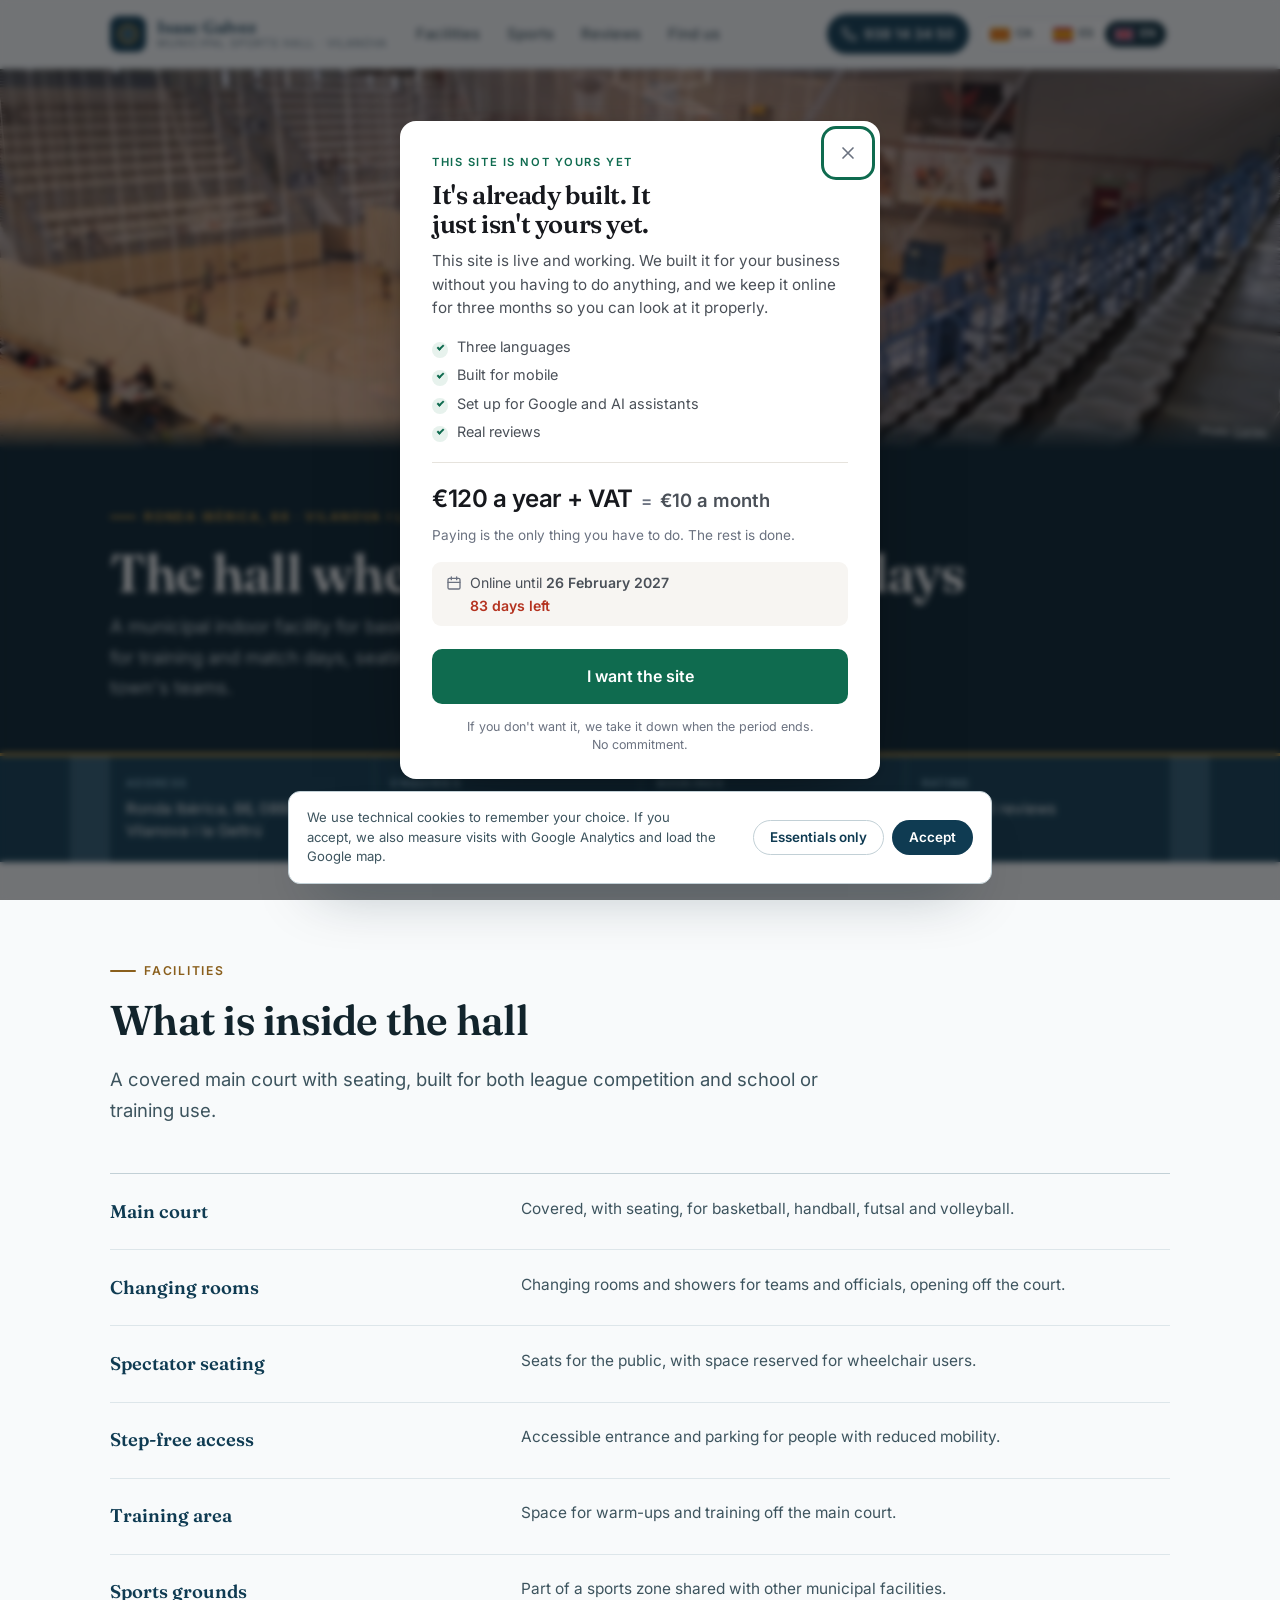
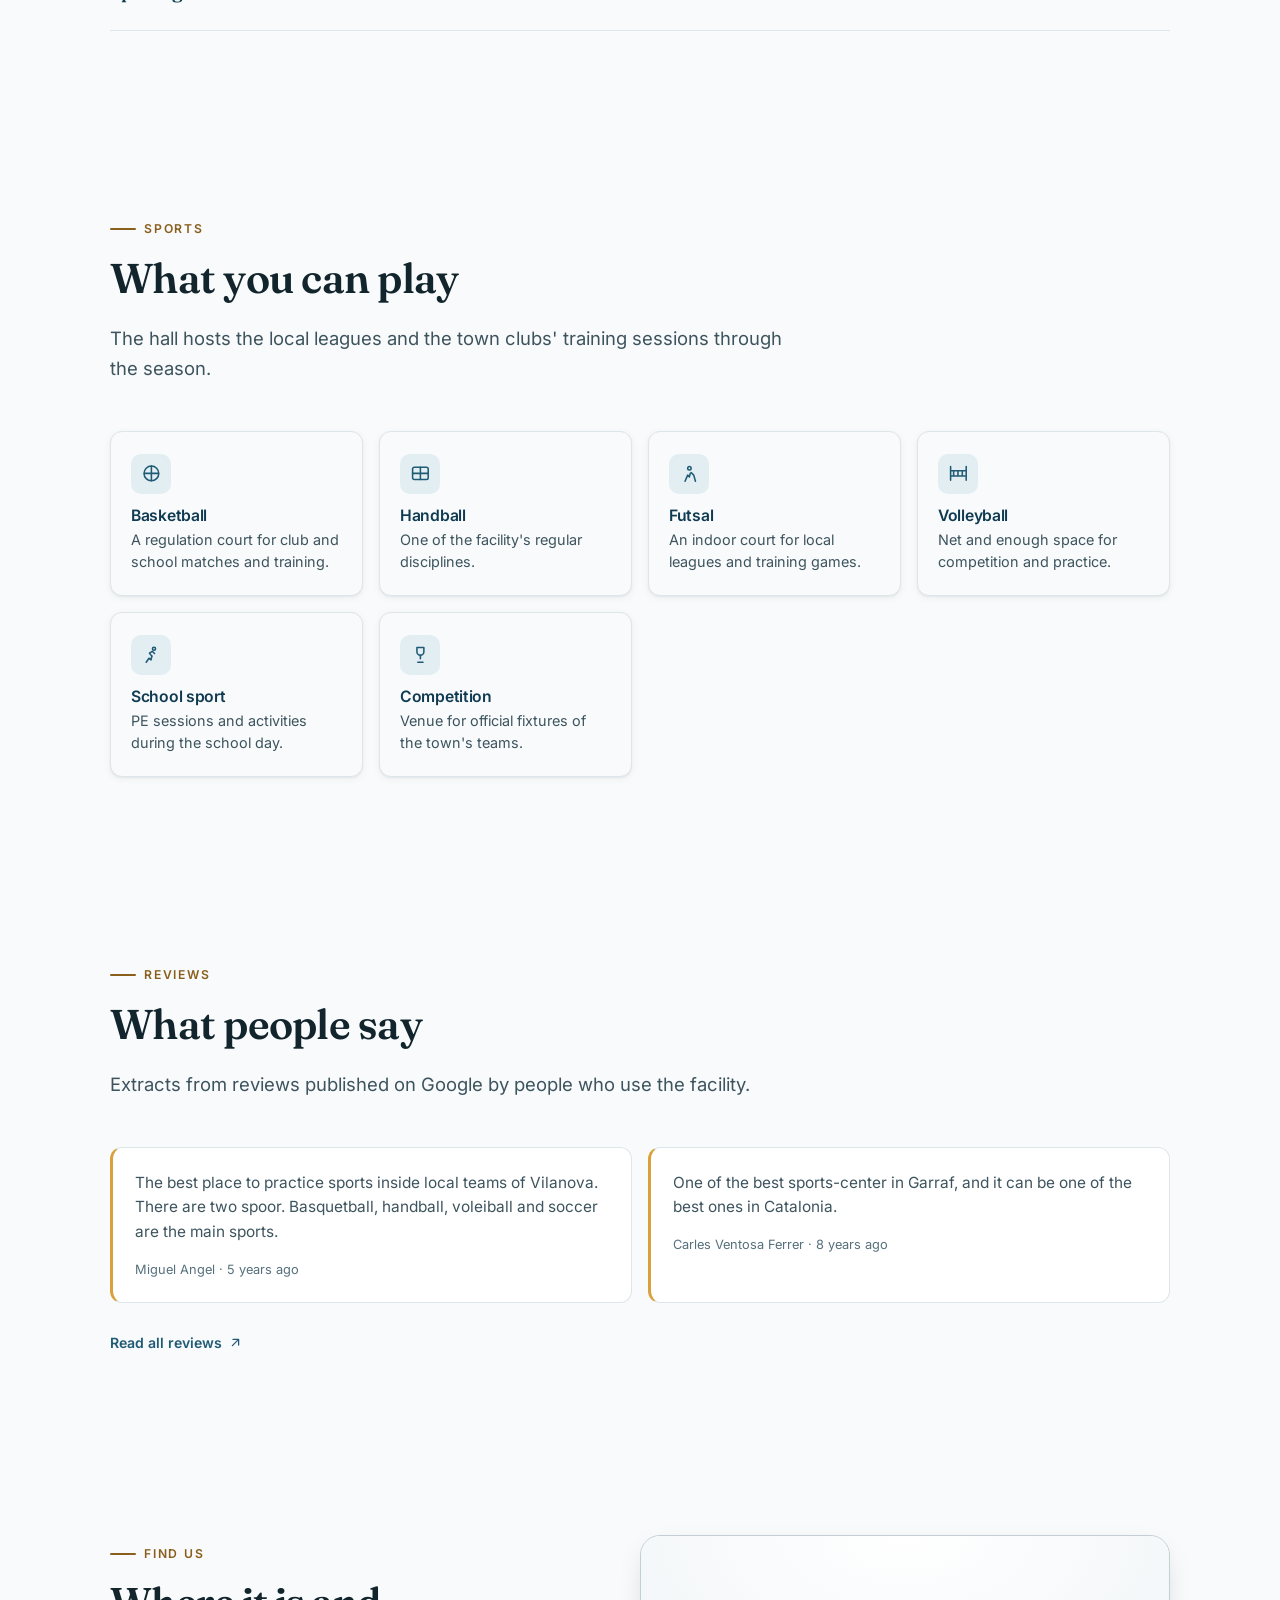
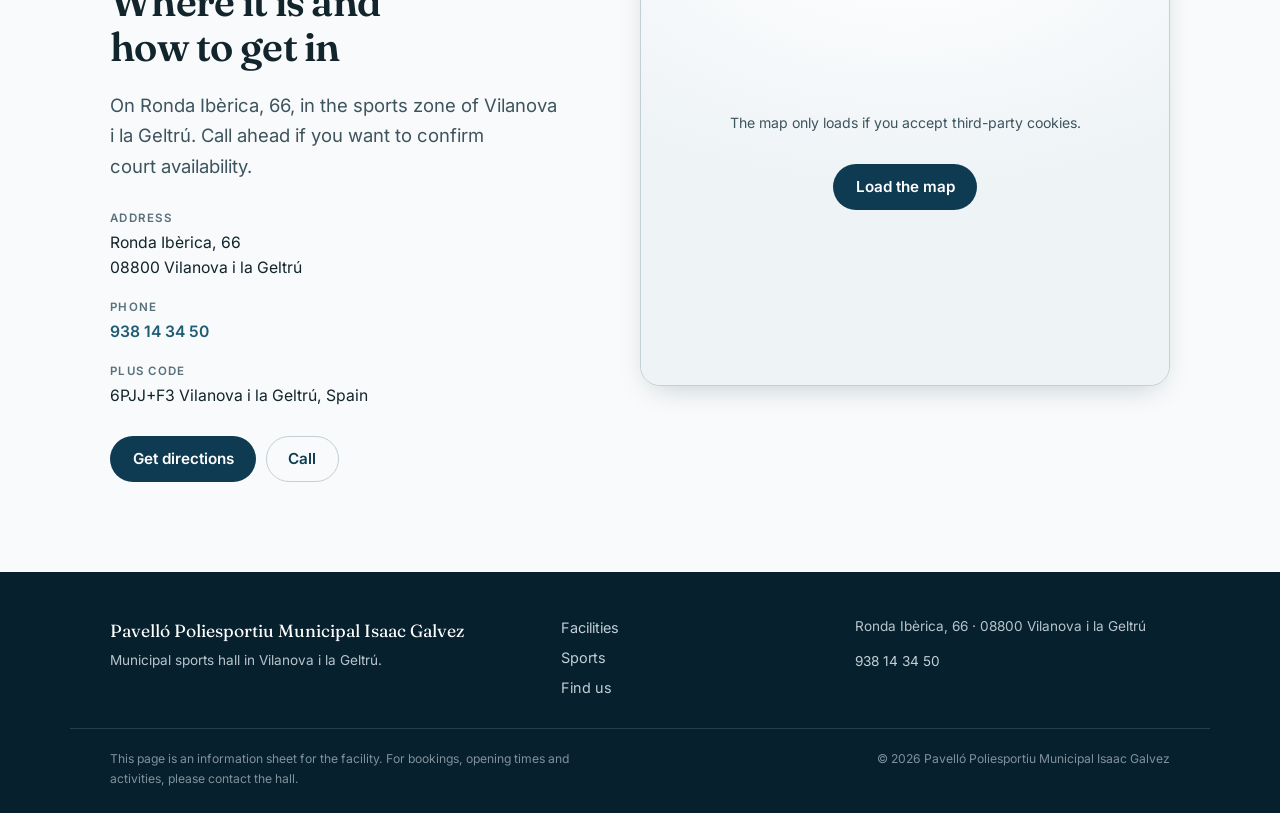
==== commit ffe2e486: "Offer panel: state the offer, take the decision Adds the branded offer dialog to every site: what th" ====
--- a/en/index.html
+++ b/en/index.html
@@ -43,6 +43,8 @@
 <link rel="stylesheet" href="../assets/css/components.css">
 <link rel="stylesheet" href="../assets/css/header-tools.css">
 <link rel="stylesheet" href="../assets/css/styles.css">
+<link rel="stylesheet" href="../assets/css/offer-panel.css">
+
 
 <!-- Google Analytics 4, consent-gated: nothing is fetched from Google until the
      visitor accepts, and storage stays denied by default until then. -->
@@ -420,6 +422,10 @@
 
 <script src="../assets/js/components.js" defer></script>
 <script src="../assets/js/main.js" defer></script>
+
+<script type="application/json" id="sm-offer-config">{"offerEnds":"2027-02-26","offerEndsLabel":"26 February 2027","buyUrl":"","offerEmail":"","phoneE164":"+34938143450","copy":{"kicker":"This site is not yours yet","title":"It's already built. It just isn't yours yet.","lead":"This site is live and working. We built it for your business without you having to do anything, and we keep it online for three months so you can look at it properly.","features":["Three languages","Built for mobile","Set up for Google and AI assistants","Real reviews"],"priceYear":"€120 a year + VAT","priceMonth":"€10 a month","priceNote":"Paying is the only thing you have to do. The rest is done.","until":"Online until","days":"{n} days left","cta":"I want the site","buy":"I want the site","buyPhone":"Call and claim it","contact":"Talk to us","call":"Call us","close":"Close","pill":"This site is not yours yet","foot":"If you don't want it, we take it down when the period ends. No commitment."}}</script>
+<script src="../assets/js/offer-panel.js" defer></script>
+
 <script src="../assets/js/header-tools.js" defer></script>
 </body>
 </html>
--- a/assets/css/offer-panel.css
+++ b/assets/css/offer-panel.css
@@ -0,0 +1,313 @@
+/* ==========================================================================
+   Offer panel — the conversion surface for a site that is live but unbought.
+   Repo: yourdataweb/site-components
+   Vendored into each site at assets/css/offer-panel.css and pinned by
+   src/components.lock.
+
+   Colour strategy, and why:
+   - The site's own accent stays on the site. The panel uses a single high-contrast
+     action colour for the primary CTA and nothing else, so the eye has exactly one
+     place to go. Two competing accents is the most common reason a dialog gets read
+     and not acted on.
+   - The primary CTA is the only element on the panel with a filled background. The
+     secondary is a quiet outline: it must be findable, not tempting.
+   - Urgency is carried by a warm red *only* on the deadline line, never on the CTA.
+     A red button reads as error; a red date reads as a deadline.
+
+   The panel is an overlay, never the page: it can be closed and the site content is
+   untouched underneath.
+   ========================================================================== */
+
+html.sm-offer-open,
+html.sm-offer-open body {
+  overflow: hidden;
+}
+
+/* The cookie notice is a legal surface and must stay reachable while the panel is
+   open: a visitor cannot be asked to accept or decline tracking behind a modal. It
+   is raised above the backdrop and the panel never covers its bottom edge. */
+html.sm-offer-open #cookiebar,
+html.sm-offer-open .cookiebar,
+html.sm-offer-open #cookie-banner {
+  z-index: 300;
+}
+
+.sm-offer {
+  --offer-ink: #16181d;
+  --offer-ink-soft: #4a5058;
+  --offer-muted: #6b7280;
+  --offer-paper: #ffffff;
+  --offer-line: #e6e3dd;
+  --offer-action: #0f6b4f;      /* one action colour, WCAG AA on white at 5.9:1 */
+  --offer-action-hover: #0b5440;
+  --offer-urgent: #b4321f;      /* deadline only */
+
+  position: fixed;
+  inset: 0;
+  z-index: 200;
+  display: flex;
+  align-items: center;
+  justify-content: center;
+  padding: 1rem;
+  font-family: Inter, -apple-system, BlinkMacSystemFont, "Segoe UI", Roboto, sans-serif;
+  -webkit-font-smoothing: antialiased;
+}
+
+.sm-offer__backdrop {
+  position: absolute;
+  inset: 0;
+  background: rgba(16, 18, 22, .58);
+  backdrop-filter: blur(3px);
+}
+
+.sm-offer__panel {
+  position: relative;
+  width: min(100%, 30rem);
+  max-height: calc(100vh - 2rem);
+  overflow-y: auto;
+  background: var(--offer-paper);
+  color: var(--offer-ink);
+  border-radius: 16px;
+  padding: 2rem 2rem 1.5rem;
+  box-shadow: 0 30px 80px -32px rgba(0, 0, 0, .55), 0 2px 8px rgba(0, 0, 0, .10);
+  animation: sm-offer-in .28s cubic-bezier(.22, 1, .36, 1);
+}
+
+@keyframes sm-offer-in {
+  from { opacity: 0; transform: translateY(12px) scale(.985); }
+  to   { opacity: 1; transform: none; }
+}
+@media (prefers-reduced-motion: reduce) {
+  .sm-offer__panel { animation: none; }
+}
+
+/* Close: top-right, 44px hit area, muted but not hidden. */
+.sm-offer__close {
+  position: absolute;
+  top: .6rem;
+  right: .6rem;
+  width: 44px;
+  height: 44px;
+  display: inline-flex;
+  align-items: center;
+  justify-content: center;
+  border: 0;
+  border-radius: 10px;
+  background: transparent;
+  color: var(--offer-muted);
+  cursor: pointer;
+}
+.sm-offer__close:hover { background: #f3f1ed; color: var(--offer-ink); }
+.sm-offer__close:focus-visible { outline: 3px solid var(--offer-action); outline-offset: 2px; }
+
+.sm-offer__kicker {
+  margin: 0 0 .55rem;
+  font-size: .7rem;
+  font-weight: 700;
+  letter-spacing: .14em;
+  text-transform: uppercase;
+  color: var(--offer-action);
+}
+
+.sm-offer__title {
+  margin: 0 0 .6rem;
+  font-family: Fraunces, Georgia, serif;
+  font-size: 1.6rem;
+  line-height: 1.15;
+  letter-spacing: -.015em;
+  color: var(--offer-ink);
+  padding-right: 2rem;
+}
+
+.sm-offer__lead {
+  margin: 0 0 1.1rem;
+  font-size: .95rem;
+  line-height: 1.55;
+  color: var(--offer-ink-soft);
+}
+
+/* Feature list: scannable, checkmarks, no icons fighting for attention. */
+.sm-offer__features {
+  margin: 0 0 1.25rem;
+  padding: 0;
+  list-style: none;
+  display: grid;
+  gap: .45rem;
+}
+.sm-offer__feature {
+  position: relative;
+  padding-left: 1.55rem;
+  font-size: .9rem;
+  line-height: 1.45;
+  color: var(--offer-ink-soft);
+}
+.sm-offer__feature::before {
+  content: "";
+  position: absolute;
+  left: 0;
+  top: .28rem;
+  width: 1rem;
+  height: 1rem;
+  border-radius: 50%;
+  background: #e7f2ed;
+}
+.sm-offer__feature::after {
+  content: "";
+  position: absolute;
+  left: .29rem;
+  top: .47rem;
+  width: .42rem;
+  height: .24rem;
+  border-left: 2px solid var(--offer-action);
+  border-bottom: 2px solid var(--offer-action);
+  transform: rotate(-45deg);
+}
+
+/* Price: the yearly figure and its monthly equivalent bound by an equals sign, so
+   they cannot be read as two separate charges. */
+.sm-offer__price {
+  display: flex;
+  align-items: baseline;
+  flex-wrap: wrap;
+  gap: .5rem;
+  padding: 1rem 0 .2rem;
+  border-top: 1px solid var(--offer-line);
+}
+.sm-offer__price-year {
+  font-size: 1.5rem;
+  font-weight: 700;
+  letter-spacing: -.02em;
+  color: var(--offer-ink);
+}
+.sm-offer__price-eq {
+  font-size: 1.05rem;
+  font-weight: 700;
+  color: var(--offer-muted);
+}
+.sm-offer__price-month {
+  font-size: 1.15rem;
+  font-weight: 600;
+  color: var(--offer-ink-soft);
+}
+.sm-offer__price-note {
+  margin: .1rem 0 0;
+  font-size: .85rem;
+  color: var(--offer-muted);
+}
+
+/* Deadline: warm red, the only place colour is allowed to alarm. */
+.sm-offer__meta {
+  display: flex;
+  align-items: flex-start;
+  gap: .5rem;
+  margin: 1rem 0 0;
+  padding: .7rem .85rem;
+  background: #f7f5f2;
+  border-radius: 9px;
+  font-size: .88rem;
+  line-height: 1.4;
+  color: var(--offer-ink-soft);
+}
+.sm-offer__meta svg { flex: none; margin-top: .1rem; color: var(--offer-muted); }
+.sm-offer__meta.is-urgent { background: #fdf1ee; color: #6d2318; }
+.sm-offer__meta.is-urgent svg { color: var(--offer-urgent); }
+.sm-offer__meta strong { color: inherit; }
+.sm-offer__days { display: block; font-weight: 600; color: var(--offer-urgent); margin-top: .15rem; }
+
+/* Actions: one filled, one outline. */
+.sm-offer__actions {
+  display: grid;
+  gap: .6rem;
+  margin-top: 1.4rem;
+}
+.sm-offer__cta {
+  display: inline-flex;
+  align-items: center;
+  justify-content: center;
+  min-height: 52px;
+  padding: .9rem 1.25rem;
+  border-radius: 10px;
+  background: var(--offer-action);
+  color: #fff;
+  font-size: 1rem;
+  font-weight: 700;
+  text-decoration: none;
+  transition: background-color .15s ease;
+}
+.sm-offer__cta:hover { background: var(--offer-action-hover); }
+.sm-offer__cta:focus-visible { outline: 3px solid var(--offer-action); outline-offset: 3px; }
+
+.sm-offer__secondary {
+  display: inline-flex;
+  align-items: center;
+  justify-content: center;
+  min-height: 46px;
+  padding: .7rem 1.25rem;
+  border: 1px solid var(--offer-line);
+  border-radius: 10px;
+  color: var(--offer-ink);
+  font-size: .93rem;
+  font-weight: 600;
+  text-decoration: none;
+}
+.sm-offer__secondary:hover { background: #f7f5f2; }
+.sm-offer__secondary:focus-visible { outline: 3px solid var(--offer-action); outline-offset: 3px; }
+
+.sm-offer__foot {
+  margin: .9rem 0 0;
+  font-size: .78rem;
+  line-height: 1.45;
+  color: var(--offer-muted);
+  text-align: center;
+}
+
+/* ---------------------------------------------------------------- mobile
+   Full-height sheet on a phone: the desktop dialog wastes the space it has and
+   pushes the CTA below the fold once the feature list wraps. */
+@media (max-width: 560px) {
+  .sm-offer { padding: 0; align-items: flex-end; }
+  .sm-offer__panel {
+    width: 100%;
+    max-height: 92vh;
+    border-radius: 18px 18px 0 0;
+    padding: 1.6rem 1.25rem 1.25rem;
+    animation: sm-offer-up .3s cubic-bezier(.22, 1, .36, 1);
+  }
+  @keyframes sm-offer-up {
+    from { opacity: 0; transform: translateY(24px); }
+    to   { opacity: 1; transform: none; }
+  }
+  .sm-offer__title { font-size: 1.35rem; }
+  .sm-offer__price-year { font-size: 1.3rem; }
+}
+
+/* ---------------------------------------------------------------- pill
+   After closing: small, low-contrast, bottom-left, out of the thumb's path. */
+/* `body >` is deliberate: a site stylesheet can define a generic `.sm-offer-pill`
+   or reset `position` on buttons, and the last-loaded rule wins. Anchoring the
+   selector keeps the pill fixed to the viewport instead of landing in normal flow
+   at the bottom of the document, where it is unclickable. */
+body > .sm-offer-pill {
+  position: fixed !important;
+  left: 1rem;
+  bottom: 1rem;
+  z-index: 190;
+  display: inline-flex;
+  align-items: center;
+  gap: .45rem;
+  max-width: calc(100vw - 2rem);
+  padding: .6rem .9rem;
+  border: 1px solid #ddd8cf;
+  border-radius: 999px;
+  background: rgba(255, 255, 255, .96);
+  color: #16181d;
+  font-family: Inter, -apple-system, BlinkMacSystemFont, "Segoe UI", Roboto, sans-serif;
+  font-size: .82rem;
+  font-weight: 600;
+  line-height: 1.2;
+  cursor: pointer;
+  box-shadow: 0 6px 20px -10px rgba(0, 0, 0, .35);
+}
+.sm-offer-pill:hover { background: #fff; }
+.sm-offer-pill:focus-visible { outline: 3px solid #0f6b4f; outline-offset: 2px; }
+.sm-offer-pill svg { flex: none; color: #0f6b4f; }
